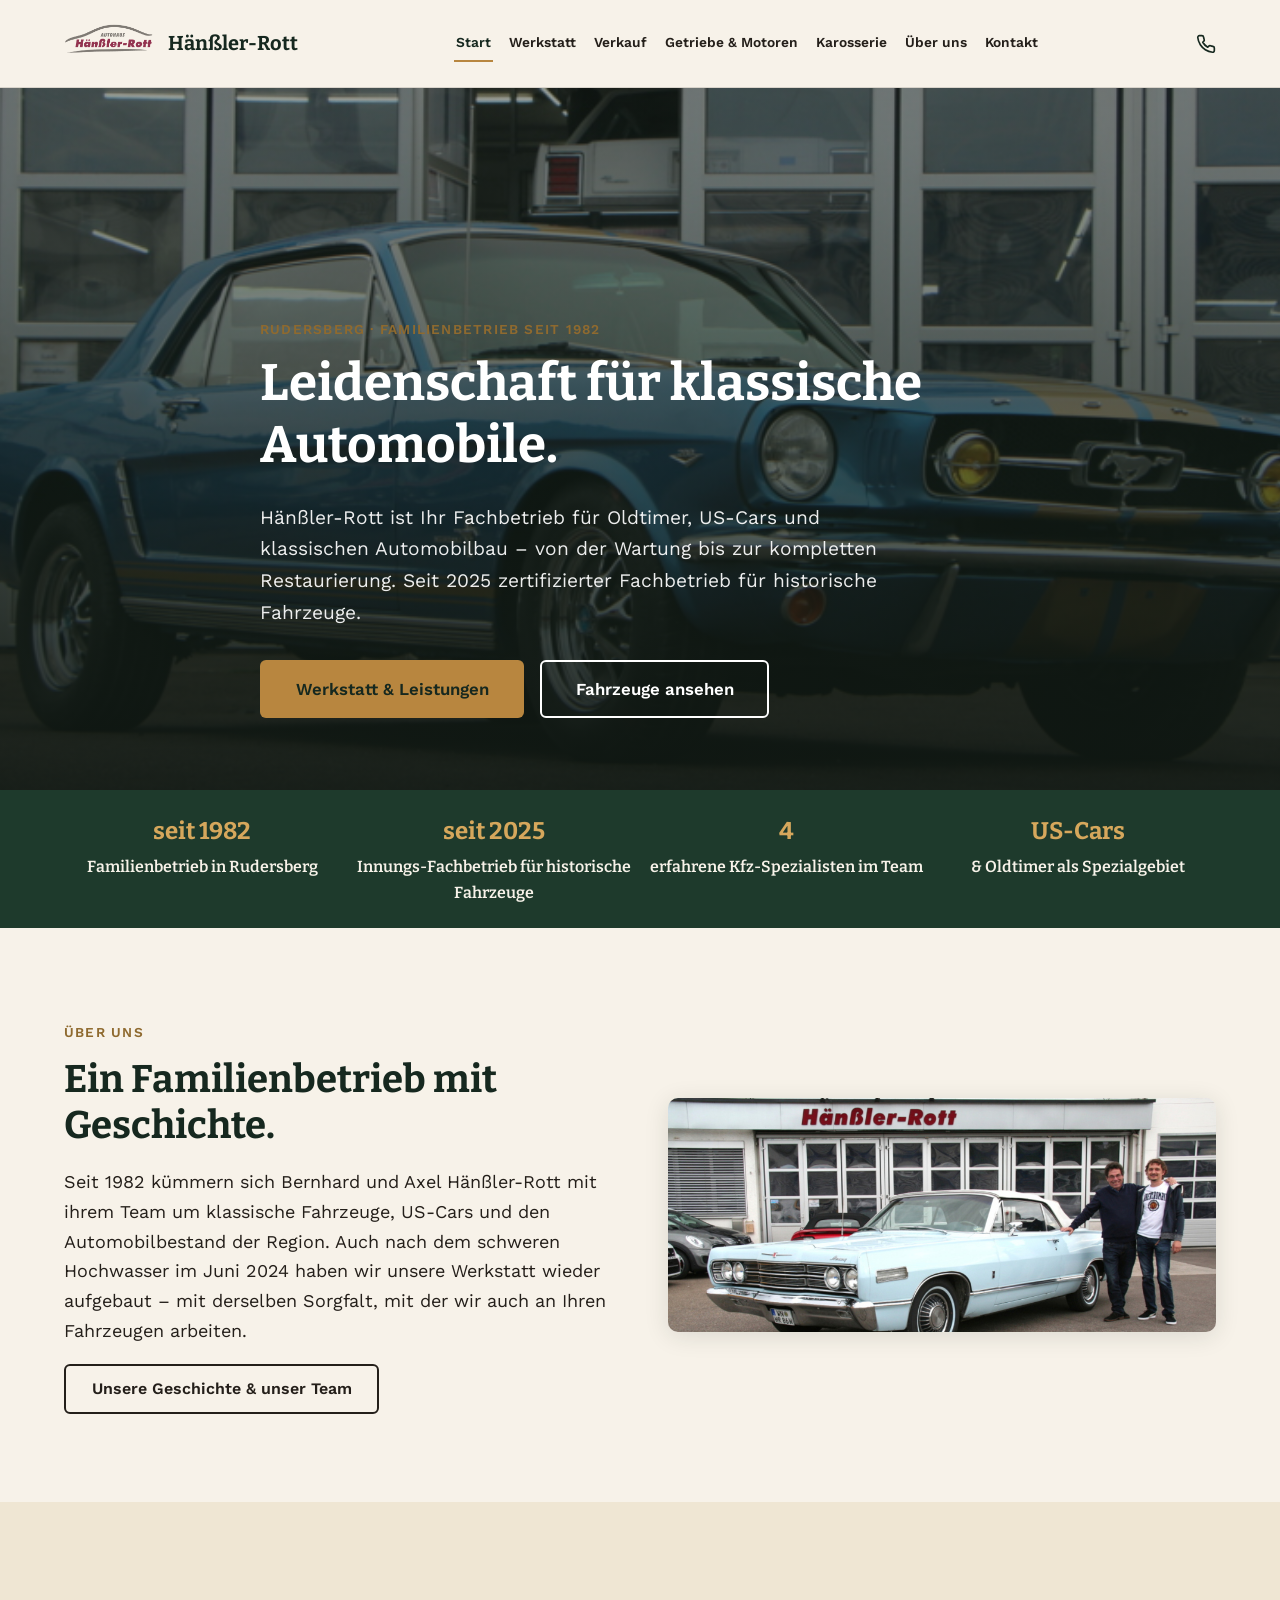
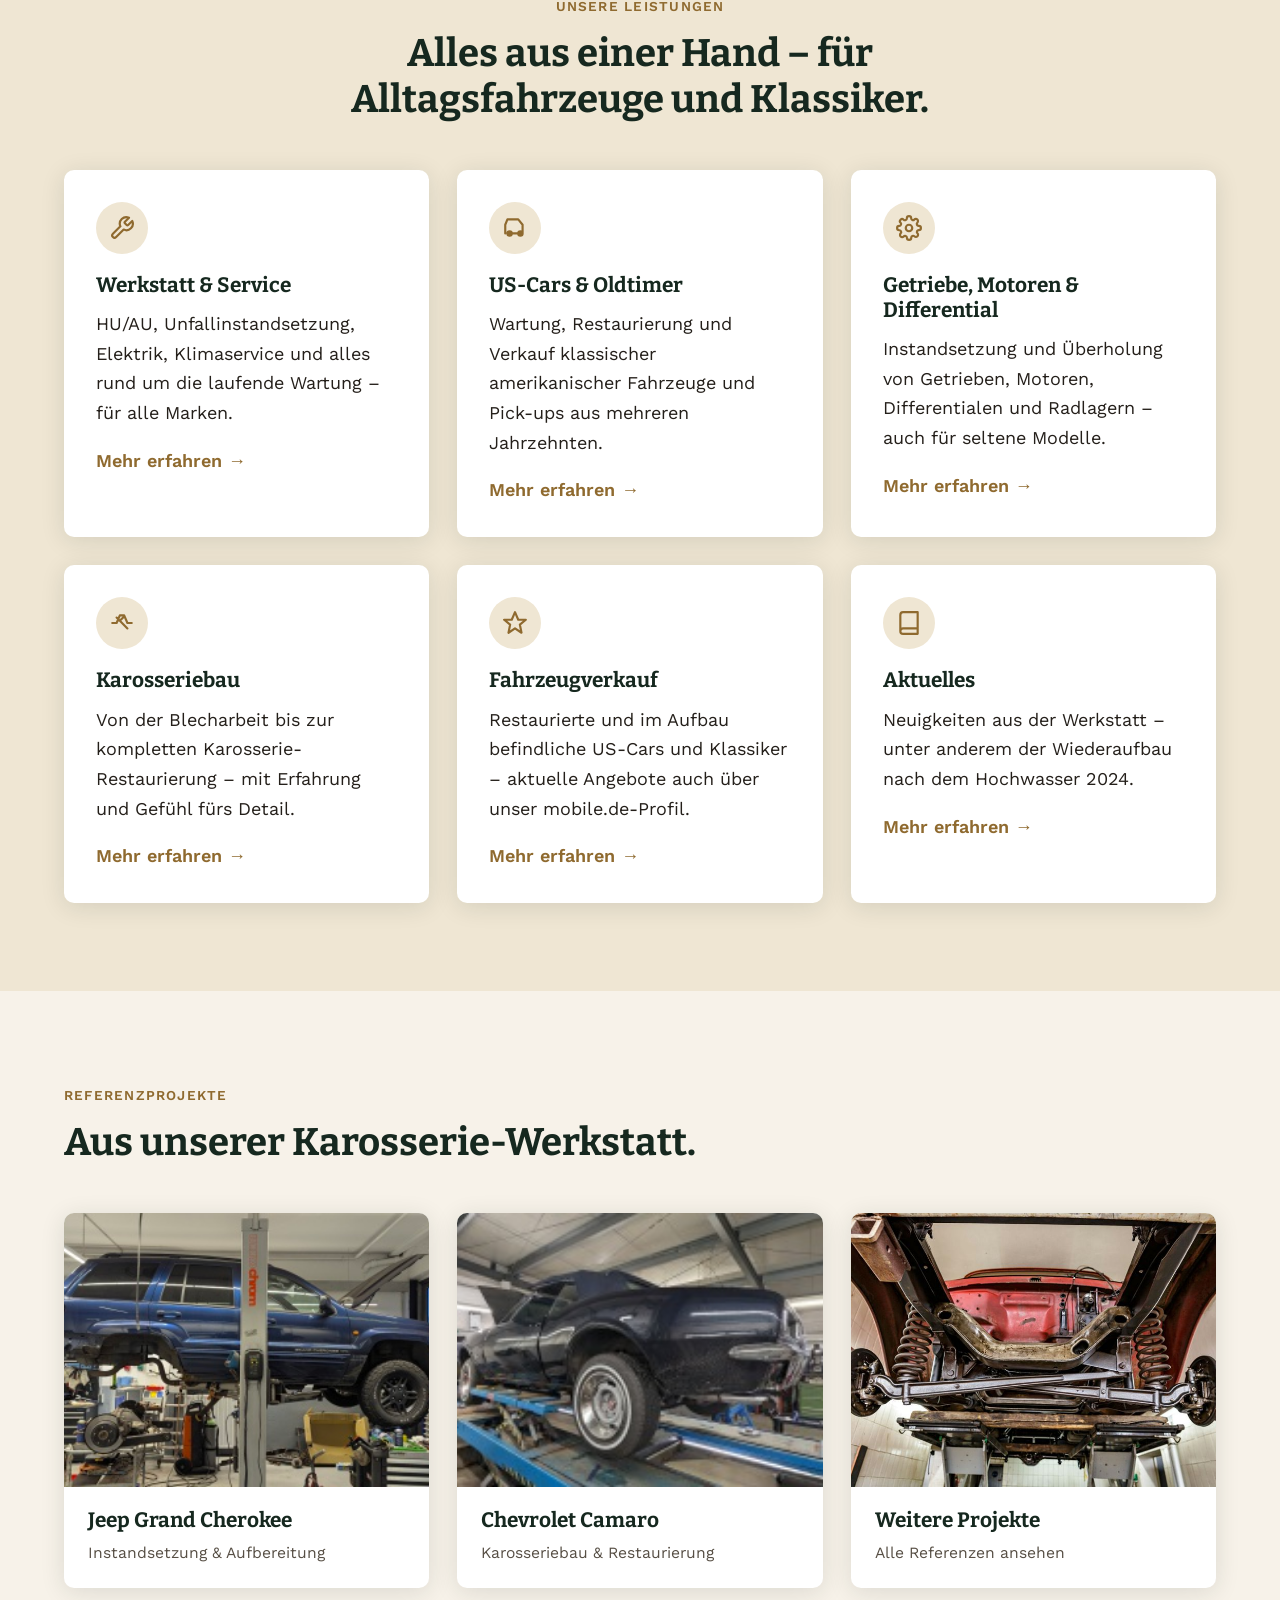
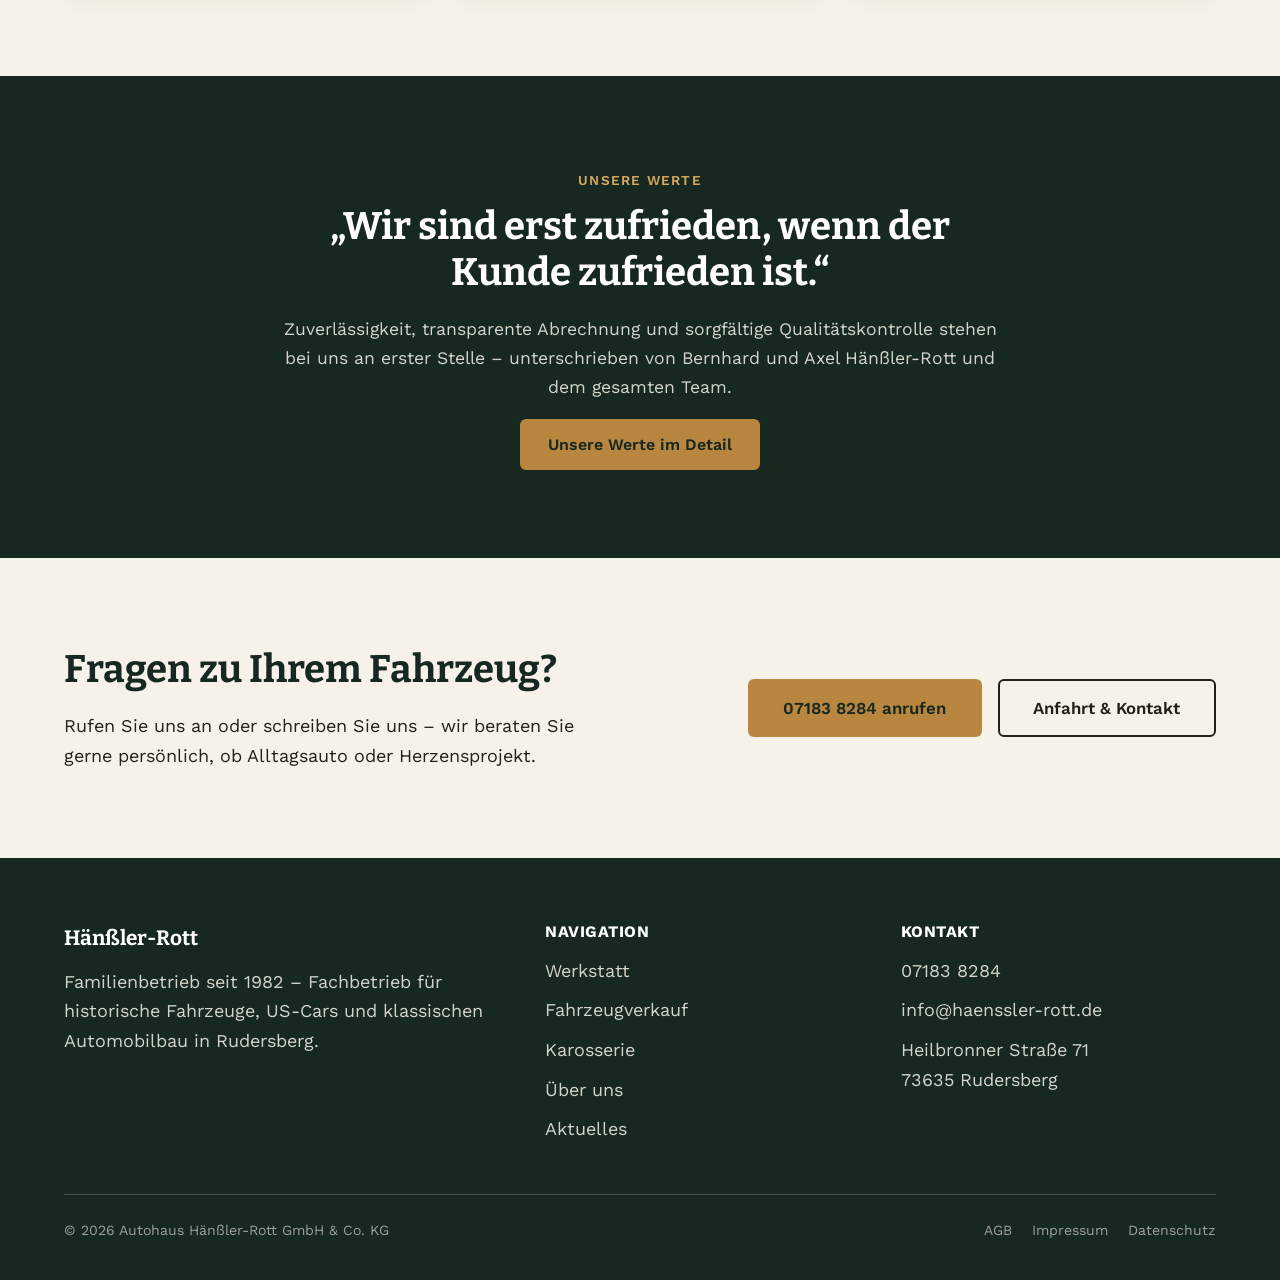
==== index.html @ e5d375b8 "Add cache-busting query string to CSS/JS to force fresh fetch GitHub Pages/Fastly cache-control was " ====
<!DOCTYPE html>
<html lang="de">
<head>
<meta charset="UTF-8">
<meta name="viewport" content="width=device-width, initial-scale=1.0">
<meta name="description" content="Autohaus Hänßler-Rott in Rudersberg – Familienbetrieb seit 1982, Fachbetrieb für historische Fahrzeuge, US-Cars, Getriebe-, Motoren- und Differentialreparatur, Karosseriebau und Fahrzeugverkauf.">
<meta name="keywords" content="Hänßler-Rott, Autohaus Rudersberg, Oldtimer Werkstatt, US-Car Service, Getriebe Reparatur, Karosseriebau, Fahrzeugverkauf Oldtimer">
<title>Autohaus Hänßler-Rott – Oldtimer- &amp; US-Car-Werkstatt in Rudersberg</title>
<link rel="stylesheet" href="css/fonts.css">
<link rel="stylesheet" href="css/style.css?v=2">
</head>
<body>

<a class="skip-link" href="#main">Zum Inhalt springen</a>

<header class="site-header" id="site-header">
  <div class="container site-header__inner">
    <a href="index.html" class="site-header__brand" aria-label="Hänßler-Rott – Startseite">
      <img src="assets/images/logo.png" alt="Autohaus Hänßler-Rott Logo" class="site-header__logo-img">
      <span class="site-header__brand-text">
        <span class="site-header__brand-main">Hänßler-Rott</span>
        <span class="site-header__brand-sub">Autohaus &amp; Oldtimer-Werkstatt seit 1982</span>
      </span>
    </a>

    <nav id="site-nav" aria-label="Hauptnavigation">
      <ul class="site-nav__list">
        <li><a href="index.html" class="site-nav__link">Start</a></li>
        <li><a href="werkstatt.html" class="site-nav__link">Werkstatt</a></li>
        <li><a href="verkauf.html" class="site-nav__link">Verkauf</a></li>
        <li><a href="getriebe-motoren-differential.html" class="site-nav__link">Getriebe &amp; Motoren</a></li>
        <li><a href="karosserie.html" class="site-nav__link">Karosserie</a></li>
        <li><a href="ueber-uns.html" class="site-nav__link">Über uns</a></li>
        <li><a href="kontakt.html" class="site-nav__link">Kontakt</a></li>
      </ul>
    </nav>

    <div class="site-header__actions">
      <a href="tel:+4971838284" class="site-header__phone">
        <svg viewBox="0 0 24 24" fill="none" stroke="currentColor" stroke-width="2" stroke-linecap="round" stroke-linejoin="round" aria-hidden="true"><path d="M22 16.92v3a2 2 0 0 1-2.18 2 19.79 19.79 0 0 1-8.63-3.07 19.5 19.5 0 0 1-6-6 19.79 19.79 0 0 1-3.07-8.67A2 2 0 0 1 4.11 2h3a2 2 0 0 1 2 1.72c.127.96.361 1.903.7 2.81a2 2 0 0 1-.45 2.11L8.09 9.91a16 16 0 0 0 6 6l1.27-1.27a2 2 0 0 1 2.11-.45c.907.339 1.85.573 2.81.7A2 2 0 0 1 22 16.92z"/></svg>
        <span>07183 8284</span>
      </a>
      <button id="nav-toggle" class="nav-toggle" aria-label="Menü öffnen" aria-expanded="false" aria-controls="site-nav">
        <span></span><span></span><span></span>
      </button>
    </div>
  </div>
</header>

<main id="main">

  <!-- HERO -->
  <section class="hero" aria-label="Willkommen bei Hänßler-Rott">
    <div class="hero__bg" style="background-image:url('assets/images/hero-home.jpg')" aria-hidden="true"></div>
    <div class="container hero__content">
      <p class="eyebrow">Rudersberg · Familienbetrieb seit 1982</p>
      <h1 class="hero__title">Leidenschaft für klassische Automobile.</h1>
      <p class="hero__lead">Hänßler-Rott ist Ihr Fachbetrieb für Oldtimer, US-Cars und klassischen Automobilbau – von der Wartung bis zur kompletten Restaurierung. Seit 2025 zertifizierter Fachbetrieb für historische Fahrzeuge.</p>
      <div class="hero__ctas">
        <a href="werkstatt.html" class="btn btn--primary btn--lg">Werkstatt &amp; Leistungen</a>
        <a href="verkauf.html" class="btn btn--outline btn--lg">Fahrzeuge ansehen</a>
      </div>
    </div>
  </section>

  <!-- TRUST BAR -->
  <div class="trust-bar">
    <div class="container">
      <ul class="trust-bar__list">
        <li><strong>seit 1982</strong>Familienbetrieb in Rudersberg</li>
        <li><strong>seit 2025</strong>Innungs-Fachbetrieb für historische Fahrzeuge</li>
        <li><strong>4</strong>erfahrene Kfz-Spezialisten im Team</li>
        <li><strong>US-Cars</strong>&amp; Oldtimer als Spezialgebiet</li>
      </ul>
    </div>
  </div>

  <!-- INTRO -->
  <section class="section">
    <div class="container">
      <div class="grid grid--2" style="align-items:center; gap:56px;">
        <div>
          <p class="eyebrow">Über uns</p>
          <h2>Ein Familienbetrieb mit Geschichte.</h2>
          <p>Seit 1982 kümmern sich Bernhard und Axel Hänßler-Rott mit ihrem Team um klassische Fahrzeuge, US-Cars und den Automobilbestand der Region. Auch nach dem schweren Hochwasser im Juni 2024 haben wir unsere Werkstatt wieder aufgebaut – mit derselben Sorgfalt, mit der wir auch an Ihren Fahrzeugen arbeiten.</p>
          <p><a href="ueber-uns.html" class="btn btn--outline">Unsere Geschichte &amp; unser Team</a></p>
        </div>
        <div>
          <img src="assets/images/hero-verkauf.jpg" alt="Bernhard Hänßler-Rott und ein Teammitglied vor dem Autohaus mit einem restaurierten Mercury Mustang Cabrio" style="border-radius: var(--radius-lg); box-shadow: var(--shadow-card);">
        </div>
      </div>
    </div>
  </section>

  <!-- LEISTUNGEN -->
  <section class="section section--alt">
    <div class="container">
      <div class="section__head section__head--center">
        <p class="eyebrow">Unsere Leistungen</p>
        <h2>Alles aus einer Hand – für Alltagsfahrzeuge und Klassiker.</h2>
      </div>
      <div class="grid grid--3">
        <a href="werkstatt.html" class="card card--service card--link">
          <div class="card__icon"><svg viewBox="0 0 24 24" fill="none" stroke="currentColor" stroke-width="2" stroke-linecap="round" stroke-linejoin="round" aria-hidden="true"><path d="M14.7 6.3a1 1 0 0 0 0 1.4l1.6 1.6a1 1 0 0 0 1.4 0l3.77-3.77a6 6 0 0 1-7.94 7.94l-6.91 6.91a2.12 2.12 0 0 1-3-3l6.91-6.91a6 6 0 0 1 7.94-7.94l-3.76 3.76z"/></svg></div>
          <h3>Werkstatt &amp; Service</h3>
          <p>HU/AU, Unfallinstandsetzung, Elektrik, Klimaservice und alles rund um die laufende Wartung – für alle Marken.</p>
          <p class="card__cta">Mehr erfahren →</p>
        </a>
        <a href="verkauf.html" class="card card--service card--link">
          <div class="card__icon"><svg viewBox="0 0 24 24" fill="none" stroke="currentColor" stroke-width="2" stroke-linecap="round" stroke-linejoin="round" aria-hidden="true"><path d="M5 17h14M5 17a2 2 0 1 0 4 0m-4 0a2 2 0 1 1 4 0m6 0a2 2 0 1 0 4 0m-4 0a2 2 0 1 1 4 0M3 17V9l2-5h10l4 5v8"/></svg></div>
          <h3>US-Cars &amp; Oldtimer</h3>
          <p>Wartung, Restaurierung und Verkauf klassischer amerikanischer Fahrzeuge und Pick-ups aus mehreren Jahrzehnten.</p>
          <p class="card__cta">Mehr erfahren →</p>
        </a>
        <a href="getriebe-motoren-differential.html" class="card card--service card--link">
          <div class="card__icon"><svg viewBox="0 0 24 24" fill="none" stroke="currentColor" stroke-width="2" stroke-linecap="round" stroke-linejoin="round" aria-hidden="true"><circle cx="12" cy="12" r="3"/><path d="M19.4 15a1.65 1.65 0 0 0 .33 1.82l.06.06a2 2 0 1 1-2.83 2.83l-.06-.06a1.65 1.65 0 0 0-1.82-.33 1.65 1.65 0 0 0-1 1.51V21a2 2 0 0 1-4 0v-.09A1.65 1.65 0 0 0 9 19.4a1.65 1.65 0 0 0-1.82.33l-.06.06a2 2 0 1 1-2.83-2.83l.06-.06a1.65 1.65 0 0 0 .33-1.82 1.65 1.65 0 0 0-1.51-1H3a2 2 0 0 1 0-4h.09A1.65 1.65 0 0 0 4.6 9a1.65 1.65 0 0 0-.33-1.82l-.06-.06a2 2 0 1 1 2.83-2.83l.06.06a1.65 1.65 0 0 0 1.82.33H9a1.65 1.65 0 0 0 1-1.51V3a2 2 0 0 1 4 0v.09a1.65 1.65 0 0 0 1 1.51 1.65 1.65 0 0 0 1.82-.33l.06-.06a2 2 0 1 1 2.83 2.83l-.06.06a1.65 1.65 0 0 0-.33 1.82V9a1.65 1.65 0 0 0 1.51 1H21a2 2 0 0 1 0 4h-.09a1.65 1.65 0 0 0-1.51 1z"/></svg></div>
          <h3>Getriebe, Motoren &amp; Differential</h3>
          <p>Instandsetzung und Überholung von Getrieben, Motoren, Differentialen und Radlagern – auch für seltene Modelle.</p>
          <p class="card__cta">Mehr erfahren →</p>
        </a>
        <a href="karosserie.html" class="card card--service card--link">
          <div class="card__icon"><svg viewBox="0 0 24 24" fill="none" stroke="currentColor" stroke-width="2" stroke-linecap="round" stroke-linejoin="round" aria-hidden="true"><path d="M14 6l-4 4m0 0L7 7m3 3l7 7M3 12h4l3-7h4l3 7h4"/></svg></div>
          <h3>Karosseriebau</h3>
          <p>Von der Blecharbeit bis zur kompletten Karosserie-Restaurierung – mit Erfahrung und Gefühl fürs Detail.</p>
          <p class="card__cta">Mehr erfahren →</p>
        </a>
        <a href="verkauf.html" class="card card--service card--link">
          <div class="card__icon"><svg viewBox="0 0 24 24" fill="none" stroke="currentColor" stroke-width="2" stroke-linecap="round" stroke-linejoin="round" aria-hidden="true"><path d="M12 2l3 7h7l-5.5 4.5L18 21l-6-4-6 4 1.5-7.5L2 9h7z"/></svg></div>
          <h3>Fahrzeugverkauf</h3>
          <p>Restaurierte und im Aufbau befindliche US-Cars und Klassiker – aktuelle Angebote auch über unser mobile.de-Profil.</p>
          <p class="card__cta">Mehr erfahren →</p>
        </a>
        <a href="aktuelles.html" class="card card--service card--link">
          <div class="card__icon"><svg viewBox="0 0 24 24" fill="none" stroke="currentColor" stroke-width="2" stroke-linecap="round" stroke-linejoin="round" aria-hidden="true"><path d="M4 19.5A2.5 2.5 0 0 1 6.5 17H20M4 19.5A2.5 2.5 0 0 0 6.5 22H20V2H6.5A2.5 2.5 0 0 0 4 4.5v15z"/></svg></div>
          <h3>Aktuelles</h3>
          <p>Neuigkeiten aus der Werkstatt – unter anderem der Wiederaufbau nach dem Hochwasser 2024.</p>
          <p class="card__cta">Mehr erfahren →</p>
        </a>
      </div>
    </div>
  </section>

  <!-- REFERENZPROJEKTE TEASER -->
  <section class="section">
    <div class="container">
      <div class="section__head">
        <p class="eyebrow">Referenzprojekte</p>
        <h2>Aus unserer Karosserie-Werkstatt.</h2>
      </div>
      <div class="grid grid--3">
        <a href="karosserie.html#jeep-cherokee" class="portfolio-card">
          <img src="assets/images/projekt-jeep-cherokee-1.jpg" alt="Jeep Grand Cherokee auf der Hebebühne in der Werkstatt" class="portfolio-card__img">
          <div class="portfolio-card__body">
            <h3>Jeep Grand Cherokee</h3>
            <p>Instandsetzung &amp; Aufbereitung</p>
          </div>
        </a>
        <a href="karosserie.html#camaro" class="portfolio-card">
          <img src="assets/images/projekt-camaro-1.jpg" alt="Chevrolet Camaro während der Karosserie-Restaurierung" class="portfolio-card__img">
          <div class="portfolio-card__body">
            <h3>Chevrolet Camaro</h3>
            <p>Karosseriebau &amp; Restaurierung</p>
          </div>
        </a>
        <a href="karosserie.html" class="portfolio-card">
          <img src="assets/images/karosserie-1.jpg" alt="Fahrzeug-Unterboden mit freigelegter Vorderachse auf der Hebebühne" class="portfolio-card__img">
          <div class="portfolio-card__body">
            <h3>Weitere Projekte</h3>
            <p>Alle Referenzen ansehen</p>
          </div>
        </a>
      </div>
    </div>
  </section>

  <!-- WERTE TEASER -->
  <section class="section section--dark">
    <div class="container" style="max-width: 780px; text-align:center;">
      <p class="eyebrow">Unsere Werte</p>
      <h2>„Wir sind erst zufrieden, wenn der Kunde zufrieden ist.“</h2>
      <p  style="font-size:1.1rem; color: rgba(247,242,233,0.85);">Zuverlässigkeit, transparente Abrechnung und sorgfältige Qualitätskontrolle stehen bei uns an erster Stelle – unterschrieben von Bernhard und Axel Hänßler-Rott und dem gesamten Team.</p>
      <p><a href="ueber-uns.html#werte" class="btn btn--primary">Unsere Werte im Detail</a></p>
    </div>
  </section>

  <!-- KONTAKT CTA -->
  <section class="section">
    <div class="container">
      <div class="grid grid--2" style="align-items:center; gap:40px;">
        <div>
          <h2>Fragen zu Ihrem Fahrzeug?</h2>
          <p>Rufen Sie uns an oder schreiben Sie uns – wir beraten Sie gerne persönlich, ob Alltagsauto oder Herzensprojekt.</p>
        </div>
        <div  style="display:flex; gap:16px; flex-wrap:wrap; justify-content:flex-end;">
          <a href="tel:+4971838284" class="btn btn--primary btn--lg">07183 8284 anrufen</a>
          <a href="kontakt.html" class="btn btn--outline btn--lg">Anfahrt &amp; Kontakt</a>
        </div>
      </div>
    </div>
  </section>

</main>

<footer class="site-footer">
  <div class="container">
    <div class="footer-grid">
      <div>
        <div class="footer-brand">Hänßler-Rott</div>
        <p>Familienbetrieb seit 1982 – Fachbetrieb für historische Fahrzeuge, US-Cars und klassischen Automobilbau in Rudersberg.</p>
      </div>
      <div>
        <h4>Navigation</h4>
        <ul>
          <li><a href="werkstatt.html">Werkstatt</a></li>
          <li><a href="verkauf.html">Fahrzeugverkauf</a></li>
          <li><a href="karosserie.html">Karosserie</a></li>
          <li><a href="ueber-uns.html">Über uns</a></li>
          <li><a href="aktuelles.html">Aktuelles</a></li>
        </ul>
      </div>
      <div>
        <h4>Kontakt</h4>
        <ul>
          <li><a href="tel:+4971838284">07183 8284</a></li>
          <li><a href="mailto:info@haenssler-rott.de">info@haenssler-rott.de</a></li>
          <li>Heilbronner Straße 71<br>73635 Rudersberg</li>
        </ul>
      </div>
    </div>
    <div class="footer-bottom">
      <span>&copy; <span id="year"></span> Autohaus Hänßler-Rott GmbH &amp; Co. KG</span>
      <ul>
        <li><a href="agb.html">AGB</a></li>
        <li><a href="impressum.html">Impressum</a></li>
        <li><a href="datenschutz.html">Datenschutz</a></li>
      </ul>
    </div>
  </div>
</footer>

<script src="js/main.js?v=2"></script>
</body>
</html>
---- css/fonts.css ----
/* ============================================================
   fonts.css – Selbst gehostete Google Fonts (Bitter, Work Sans).
   Kein Nachladen von fonts.googleapis.com / fonts.gstatic.com beim
   Seitenaufruf (DSGVO: keine Verbindung zu Google-Servern nötig).

   Dateien liegen lokal unter assets/fonts/ und wurden 1:1 von Google
   Fonts heruntergeladen (Bitter 400/600/700/800 + Italic 400, Work
   Sans 400/500/600/700). Enthalten sind "latin" und "latin-ext"
   (deckt Deutsch inkl. ä/ö/ü/ß vollständig ab).
   ============================================================ */

/* ── Bitter (Headlines) ─────────────────────────────────────── */
/* latin-ext */
@font-face {
  font-family: 'Bitter';
  font-style: italic;
  font-weight: 400;
  font-display: swap;
  src: url('../assets/fonts/raxjHiqOu8IVPmn7epZnDMyKBvHf5D6c4Pz-UXByjeU.woff2') format('woff2');
  unicode-range: U+0100-02BA, U+02BD-02C5, U+02C7-02CC, U+02CE-02D7, U+02DD-02FF, U+0304, U+0308, U+0329, U+1D00-1DBF, U+1E00-1E9F, U+1EF2-1EFF, U+2020, U+20A0-20AB, U+20AD-20C0, U+2113, U+2C60-2C7F, U+A720-A7FF;
}
/* latin */
@font-face {
  font-family: 'Bitter';
  font-style: italic;
  font-weight: 400;
  font-display: swap;
  src: url('../assets/fonts/raxjHiqOu8IVPmn7epZnDMyKBvHf5D6c4Pz-X3By.woff2') format('woff2');
  unicode-range: U+0000-00FF, U+0131, U+0152-0153, U+02BB-02BC, U+02C6, U+02DA, U+02DC, U+0304, U+0308, U+0329, U+2000-206F, U+20AC, U+2122, U+2191, U+2193, U+2212, U+2215, U+FEFF, U+FFFD;
}
/* latin-ext */
@font-face {
  font-family: 'Bitter';
  font-style: normal;
  font-weight: 400;
  font-display: swap;
  src: url('../assets/fonts/rax8HiqOu8IVPmn7cYxpPDk.woff2') format('woff2');
  unicode-range: U+0100-02BA, U+02BD-02C5, U+02C7-02CC, U+02CE-02D7, U+02DD-02FF, U+0304, U+0308, U+0329, U+1D00-1DBF, U+1E00-1E9F, U+1EF2-1EFF, U+2020, U+20A0-20AB, U+20AD-20C0, U+2113, U+2C60-2C7F, U+A720-A7FF;
}
/* latin */
@font-face {
  font-family: 'Bitter';
  font-style: normal;
  font-weight: 400;
  font-display: swap;
  src: url('../assets/fonts/rax8HiqOu8IVPmn7f4xp.woff2') format('woff2');
  unicode-range: U+0000-00FF, U+0131, U+0152-0153, U+02BB-02BC, U+02C6, U+02DA, U+02DC, U+0304, U+0308, U+0329, U+2000-206F, U+20AC, U+2122, U+2191, U+2193, U+2212, U+2215, U+FEFF, U+FFFD;
}
/* latin-ext */
@font-face {
  font-family: 'Bitter';
  font-style: normal;
  font-weight: 600;
  font-display: swap;
  src: url('../assets/fonts/rax8HiqOu8IVPmn7cYxpPDk.woff2') format('woff2');
  unicode-range: U+0100-02BA, U+02BD-02C5, U+02C7-02CC, U+02CE-02D7, U+02DD-02FF, U+0304, U+0308, U+0329, U+1D00-1DBF, U+1E00-1E9F, U+1EF2-1EFF, U+2020, U+20A0-20AB, U+20AD-20C0, U+2113, U+2C60-2C7F, U+A720-A7FF;
}
/* latin */
@font-face {
  font-family: 'Bitter';
  font-style: normal;
  font-weight: 600;
  font-display: swap;
  src: url('../assets/fonts/rax8HiqOu8IVPmn7f4xp.woff2') format('woff2');
  unicode-range: U+0000-00FF, U+0131, U+0152-0153, U+02BB-02BC, U+02C6, U+02DA, U+02DC, U+0304, U+0308, U+0329, U+2000-206F, U+20AC, U+2122, U+2191, U+2193, U+2212, U+2215, U+FEFF, U+FFFD;
}
/* latin-ext */
@font-face {
  font-family: 'Bitter';
  font-style: normal;
  font-weight: 700;
  font-display: swap;
  src: url('../assets/fonts/rax8HiqOu8IVPmn7cYxpPDk.woff2') format('woff2');
  unicode-range: U+0100-02BA, U+02BD-02C5, U+02C7-02CC, U+02CE-02D7, U+02DD-02FF, U+0304, U+0308, U+0329, U+1D00-1DBF, U+1E00-1E9F, U+1EF2-1EFF, U+2020, U+20A0-20AB, U+20AD-20C0, U+2113, U+2C60-2C7F, U+A720-A7FF;
}
/* latin */
@font-face {
  font-family: 'Bitter';
  font-style: normal;
  font-weight: 700;
  font-display: swap;
  src: url('../assets/fonts/rax8HiqOu8IVPmn7f4xp.woff2') format('woff2');
  unicode-range: U+0000-00FF, U+0131, U+0152-0153, U+02BB-02BC, U+02C6, U+02DA, U+02DC, U+0304, U+0308, U+0329, U+2000-206F, U+20AC, U+2122, U+2191, U+2193, U+2212, U+2215, U+FEFF, U+FFFD;
}
/* latin-ext */
@font-face {
  font-family: 'Bitter';
  font-style: normal;
  font-weight: 800;
  font-display: swap;
  src: url('../assets/fonts/rax8HiqOu8IVPmn7cYxpPDk.woff2') format('woff2');
  unicode-range: U+0100-02BA, U+02BD-02C5, U+02C7-02CC, U+02CE-02D7, U+02DD-02FF, U+0304, U+0308, U+0329, U+1D00-1DBF, U+1E00-1E9F, U+1EF2-1EFF, U+2020, U+20A0-20AB, U+20AD-20C0, U+2113, U+2C60-2C7F, U+A720-A7FF;
}
/* latin */
@font-face {
  font-family: 'Bitter';
  font-style: normal;
  font-weight: 800;
  font-display: swap;
  src: url('../assets/fonts/rax8HiqOu8IVPmn7f4xp.woff2') format('woff2');
  unicode-range: U+0000-00FF, U+0131, U+0152-0153, U+02BB-02BC, U+02C6, U+02DA, U+02DC, U+0304, U+0308, U+0329, U+2000-206F, U+20AC, U+2122, U+2191, U+2193, U+2212, U+2215, U+FEFF, U+FFFD;
}

/* ── Work Sans (Fließtext) ──────────────────────────────────── */
/* latin-ext */
@font-face {
  font-family: 'Work Sans';
  font-style: normal;
  font-weight: 400;
  font-display: swap;
  src: url('../assets/fonts/QGYsz_wNahGAdqQ43Rh_cqDpp_k.woff2') format('woff2');
  unicode-range: U+0100-02BA, U+02BD-02C5, U+02C7-02CC, U+02CE-02D7, U+02DD-02FF, U+0304, U+0308, U+0329, U+1D00-1DBF, U+1E00-1E9F, U+1EF2-1EFF, U+2020, U+20A0-20AB, U+20AD-20C0, U+2113, U+2C60-2C7F, U+A720-A7FF;
}
/* latin */
@font-face {
  font-family: 'Work Sans';
  font-style: normal;
  font-weight: 400;
  font-display: swap;
  src: url('../assets/fonts/QGYsz_wNahGAdqQ43Rh_fKDp.woff2') format('woff2');
  unicode-range: U+0000-00FF, U+0131, U+0152-0153, U+02BB-02BC, U+02C6, U+02DA, U+02DC, U+0304, U+0308, U+0329, U+2000-206F, U+20AC, U+2122, U+2191, U+2193, U+2212, U+2215, U+FEFF, U+FFFD;
}
/* latin-ext */
@font-face {
  font-family: 'Work Sans';
  font-style: normal;
  font-weight: 500;
  font-display: swap;
  src: url('../assets/fonts/QGYsz_wNahGAdqQ43Rh_cqDpp_k.woff2') format('woff2');
  unicode-range: U+0100-02BA, U+02BD-02C5, U+02C7-02CC, U+02CE-02D7, U+02DD-02FF, U+0304, U+0308, U+0329, U+1D00-1DBF, U+1E00-1E9F, U+1EF2-1EFF, U+2020, U+20A0-20AB, U+20AD-20C0, U+2113, U+2C60-2C7F, U+A720-A7FF;
}
/* latin */
@font-face {
  font-family: 'Work Sans';
  font-style: normal;
  font-weight: 500;
  font-display: swap;
  src: url('../assets/fonts/QGYsz_wNahGAdqQ43Rh_fKDp.woff2') format('woff2');
  unicode-range: U+0000-00FF, U+0131, U+0152-0153, U+02BB-02BC, U+02C6, U+02DA, U+02DC, U+0304, U+0308, U+0329, U+2000-206F, U+20AC, U+2122, U+2191, U+2193, U+2212, U+2215, U+FEFF, U+FFFD;
}
/* latin-ext */
@font-face {
  font-family: 'Work Sans';
  font-style: normal;
  font-weight: 600;
  font-display: swap;
  src: url('../assets/fonts/QGYsz_wNahGAdqQ43Rh_cqDpp_k.woff2') format('woff2');
  unicode-range: U+0100-02BA, U+02BD-02C5, U+02C7-02CC, U+02CE-02D7, U+02DD-02FF, U+0304, U+0308, U+0329, U+1D00-1DBF, U+1E00-1E9F, U+1EF2-1EFF, U+2020, U+20A0-20AB, U+20AD-20C0, U+2113, U+2C60-2C7F, U+A720-A7FF;
}
/* latin */
@font-face {
  font-family: 'Work Sans';
  font-style: normal;
  font-weight: 600;
  font-display: swap;
  src: url('../assets/fonts/QGYsz_wNahGAdqQ43Rh_fKDp.woff2') format('woff2');
  unicode-range: U+0000-00FF, U+0131, U+0152-0153, U+02BB-02BC, U+02C6, U+02DA, U+02DC, U+0304, U+0308, U+0329, U+2000-206F, U+20AC, U+2122, U+2191, U+2193, U+2212, U+2215, U+FEFF, U+FFFD;
}
/* latin-ext */
@font-face {
  font-family: 'Work Sans';
  font-style: normal;
  font-weight: 700;
  font-display: swap;
  src: url('../assets/fonts/QGYsz_wNahGAdqQ43Rh_cqDpp_k.woff2') format('woff2');
  unicode-range: U+0100-02BA, U+02BD-02C5, U+02C7-02CC, U+02CE-02D7, U+02DD-02FF, U+0304, U+0308, U+0329, U+1D00-1DBF, U+1E00-1E9F, U+1EF2-1EFF, U+2020, U+20A0-20AB, U+20AD-20C0, U+2113, U+2C60-2C7F, U+A720-A7FF;
}
/* latin */
@font-face {
  font-family: 'Work Sans';
  font-style: normal;
  font-weight: 700;
  font-display: swap;
  src: url('../assets/fonts/QGYsz_wNahGAdqQ43Rh_fKDp.woff2') format('woff2');
  unicode-range: U+0000-00FF, U+0131, U+0152-0153, U+02BB-02BC, U+02C6, U+02DA, U+02DC, U+0304, U+0308, U+0329, U+2000-206F, U+20AC, U+2122, U+2191, U+2193, U+2212, U+2215, U+FEFF, U+FFFD;
}
---- css/style.css ----
/* ============================================================
   Autohaus Hänßler-Rott – style.css
   Bewusst zurückhaltendes, gut lesbares Design für eine eher
   ältere Zielgruppe: hohe Kontraste, großzügige Schrift, wenig
   Bewegung. Reines CSS, kein Framework.
   ============================================================ */

/* ── Custom Properties / Design Tokens ──────────────────────── */
:root {
  /* Farben: dunkles Werkstatt-Grün + warmes Messing als Akzent */
  --color-green-900: #16281f;
  --color-green-800: #1e3a2c;
  --color-green-700: #274a38;
  --color-cream: #f7f2e9;
  --color-cream-alt: #efe6d3;
  --color-ink: #241f1a;
  --color-ink-soft: #574f45;
  --color-white: #ffffff;
  --color-brass: #b8863f;
  --color-brass-light: #d6a75c;
  --color-brass-dark: #8f6a2f;
  --color-border: rgba(36, 31, 26, 0.14);
  --color-border-light: rgba(247, 242, 233, 0.22);

  --font-display: 'Bitter', Georgia, 'Times New Roman', serif;
  --font-body: 'Work Sans', -apple-system, BlinkMacSystemFont, 'Segoe UI', sans-serif;

  --container-width: 1200px;
  --radius: 6px;
  --radius-lg: 10px;
  --shadow-soft: 0 2px 18px rgba(22, 40, 31, 0.1);
  --shadow-card: 0 4px 24px rgba(22, 40, 31, 0.12);

  --nav-height: 88px;
}

/* ── Reset ───────────────────────────────────────────────────── */
*, *::before, *::after { box-sizing: border-box; }
html { scroll-behavior: smooth; scroll-padding-top: var(--nav-height); }
@media (prefers-reduced-motion: reduce) {
  html { scroll-behavior: auto; }
  *, *::before, *::after {
    animation-duration: 0.01ms !important;
    animation-iteration-count: 1 !important;
    transition-duration: 0.01ms !important;
    scroll-behavior: auto !important;
  }
}
body {
  margin: 0;
  font-family: var(--font-body);
  font-size: 18px;
  line-height: 1.65;
  color: var(--color-ink);
  background: var(--color-cream);
  -webkit-font-smoothing: antialiased;
}
img { max-width: 100%; display: block; }
a { color: inherit; text-decoration: none; }
ul { margin: 0; padding: 0; list-style: none; }
h1, h2, h3, h4 {
  font-family: var(--font-display);
  font-weight: 700;
  line-height: 1.2;
  margin: 0 0 0.5em;
  color: var(--color-green-900);
}
h1 { font-size: clamp(2.1rem, 4vw, 3.2rem); }
h2 { font-size: clamp(1.7rem, 3vw, 2.4rem); }
h3 { font-size: 1.3rem; }
p { margin: 0 0 1em; }
p:last-child { margin-bottom: 0; }

/* ── Layout Helpers ──────────────────────────────────────────── */
.container {
  max-width: var(--container-width);
  margin: 0 auto;
  padding: 0 24px;
}
.section {
  padding: 88px 0;
}
.section--alt { background: var(--color-cream-alt); }
.section--dark {
  background: var(--color-green-900);
  color: var(--color-cream);
}
.section--dark h2, .section--dark h3 { color: var(--color-white); }
.section__head {
  max-width: 720px;
  margin: 0 0 48px;
}
.section__head--center { margin-left: auto; margin-right: auto; text-align: center; }
.eyebrow {
  display: inline-block;
  font-family: var(--font-body);
  font-weight: 600;
  font-size: 0.85rem;
  letter-spacing: 0.09em;
  text-transform: uppercase;
  color: var(--color-brass-dark);
  margin-bottom: 0.9em;
}
.section--dark .eyebrow { color: var(--color-brass-light); }

@media (max-width: 640px) {
  .section { padding: 56px 0; }
  .container { padding: 0 20px; }
}

/* ── Buttons ─────────────────────────────────────────────────── */
.btn {
  display: inline-flex;
  align-items: center;
  gap: 0.5em;
  font-family: var(--font-body);
  font-weight: 600;
  font-size: 1rem;
  padding: 0.9em 1.6em;
  border-radius: var(--radius);
  border: 2px solid transparent;
  cursor: pointer;
  transition: background-color 0.2s ease, color 0.2s ease, border-color 0.2s ease, transform 0.15s ease;
  line-height: 1.1;
}
.btn:active { transform: translateY(1px); }
.btn--primary {
  background: var(--color-brass);
  color: var(--color-green-900);
}
.btn--primary:hover { background: var(--color-brass-light); }
.btn--outline {
  background: transparent;
  border-color: currentColor;
  color: inherit;
}
.btn--outline:hover { background: rgba(0, 0, 0, 0.06); }
.section--dark .btn--outline:hover,
.site-header .btn--outline:hover { background: rgba(255, 255, 255, 0.1); }
.btn--lg { padding: 1.05em 2em; font-size: 1.05rem; }
.btn--sm { padding: 0.6em 1.1em; font-size: 0.9rem; }
.btn--block { width: 100%; justify-content: center; }

/* ── Header / Navigation ─────────────────────────────────────── */
.site-header {
  position: sticky;
  top: 0;
  z-index: 1000;
  height: var(--nav-height);
  display: flex;
  align-items: center;
  background: var(--color-cream);
  border-bottom: 1px solid var(--color-border);
  transition: box-shadow 0.2s ease;
}
.site-header.is-scrolled { box-shadow: var(--shadow-soft); }
.site-header__inner {
  display: flex;
  align-items: center;
  justify-content: space-between;
  gap: 24px;
  width: 100%;
}
.site-header__brand {
  display: flex;
  align-items: center;
  gap: 12px;
}
.site-header__logo-img { height: 46px; width: auto; }
.site-header__brand-text {
  display: flex;
  flex-direction: column;
  font-family: var(--font-display);
  line-height: 1.15;
}
.site-header__brand-main { font-size: 1.25rem; font-weight: 700; color: var(--color-green-900); }
.site-header__brand-sub {
  font-family: var(--font-body);
  font-size: 0.72rem;
  font-weight: 500;
  letter-spacing: 0.04em;
  color: var(--color-ink-soft);
}
.site-header__actions {
  display: flex;
  align-items: center;
  gap: 16px;
}
.site-header__phone {
  display: flex;
  align-items: center;
  gap: 0.5em;
  font-weight: 700;
  color: var(--color-green-900);
  white-space: nowrap;
}
.site-header__phone svg { width: 20px; height: 20px; flex-shrink: 0; }

.nav-toggle {
  display: none;
  flex-direction: column;
  justify-content: center;
  gap: 5px;
  width: 44px;
  height: 44px;
  border: none;
  background: transparent;
  cursor: pointer;
  padding: 0;
}
.nav-toggle span {
  display: block;
  height: 2px;
  width: 26px;
  margin: 0 auto;
  background: var(--color-green-900);
  transition: transform 0.2s ease, opacity 0.2s ease;
}
.nav-toggle[aria-expanded="true"] span:nth-child(1) { transform: translateY(7px) rotate(45deg); }
.nav-toggle[aria-expanded="true"] span:nth-child(2) { opacity: 0; }
.nav-toggle[aria-expanded="true"] span:nth-child(3) { transform: translateY(-7px) rotate(-45deg); }

/* #site-nav sits inside .site-header__inner as a normal flex item on
   desktop; on mobile it becomes a fixed full-screen panel (see below).
   Header uses a solid background (no backdrop-filter), so nesting it
   here doesn't run into the iOS fixed-child clipping bug seen on
   other projects with translucent headers. */
#site-nav { }
.site-nav__list {
  display: flex;
  align-items: center;
  gap: 22px;
}
.site-nav__link {
  display: block;
  white-space: nowrap;
  font-weight: 600;
  font-size: 0.95rem;
  color: var(--color-ink);
  padding: 6px 2px;
  border-bottom: 2px solid transparent;
  transition: border-color 0.15s ease, color 0.15s ease;
}
.site-nav__link:hover,
.site-nav__link.is-active { border-color: var(--color-brass); color: var(--color-green-900); }

@media (min-width: 1025px) {
  #site-nav {
    display: flex;
  }
}

/* Zwischen 1025-1300px wird es eng (7 Nav-Punkte + Logo + Telefon-Button) —
   etwas kompakter, damit "Getriebe & Motoren" / "Über uns" nicht umbrechen. */
@media (min-width: 1025px) and (max-width: 1300px) {
  .site-nav__list { gap: 14px; }
  .site-nav__link { font-size: 0.86rem; }
  .site-header__brand-sub { display: none; }
  .site-header__phone span { display: none; }
}

@media (max-width: 1024px) {
  .site-header__brand-sub { display: none; }
  .nav-toggle { display: flex; }
  #site-nav {
    position: fixed;
    top: var(--nav-height);
    left: 0;
    right: 0;
    bottom: 0;
    z-index: 999;
    background: var(--color-green-900);
    transform: translateX(100%);
    transition: transform 0.25s ease;
    overflow-y: auto;
  }
  #site-nav.is-open { transform: translateX(0); }
  .site-nav__list {
    flex-direction: column;
    align-items: stretch;
    gap: 0;
    padding: 16px 24px 40px;
  }
  .site-nav__list li { border-bottom: 1px solid var(--color-border-light); }
  .site-nav__link {
    display: block;
    padding: 18px 4px;
    color: var(--color-cream);
    font-size: 1.15rem;
  }
  .site-nav__link:hover, .site-nav__link.is-active { color: var(--color-brass-light); }
  .site-header__phone span { display: none; }
}

@media (max-width: 480px) {
  .site-header__brand-main { font-size: 1.05rem; }
  .site-header__logo-img { height: 38px; }
}

/* ── Hero ────────────────────────────────────────────────────── */
.hero {
  position: relative;
  color: var(--color-white);
  display: flex;
  align-items: flex-end;
  min-height: 78vh;
}
.hero__bg {
  position: absolute;
  inset: 0;
  background-size: cover;
  background-position: center;
}
.hero__bg::after {
  content: '';
  position: absolute;
  inset: 0;
  background: linear-gradient(180deg, rgba(20,32,25,0.45) 0%, rgba(20,32,25,0.68) 55%, rgba(16,24,19,0.94) 100%);
}
.hero__content {
  position: relative;
  padding: 64px 0 72px;
  max-width: 760px;
}
.hero__title { color: var(--color-white); }
.hero__lead { font-size: 1.2rem; max-width: 55ch; color: rgba(255,255,255,0.92); }
.hero__ctas { display: flex; flex-wrap: wrap; gap: 16px; margin-top: 32px; }

.page-hero {
  min-height: 42vh;
  align-items: center;
}
.page-hero .hero__content { padding: 56px 0; }
.page-hero .hero__lead { font-size: 1.05rem; }
/* Kleinere Heroes brauchen ein gleichmäßigeres, dunkleres Scrim, damit die
   Schrift unabhängig vom Bildinhalt (Werkzeug, Motorteile etc.) lesbar
   bleibt, statt sich auf den vertikalen Verlauf zu verlassen. */
.page-hero .hero__bg::after {
  background: linear-gradient(180deg, rgba(18,28,22,0.72) 0%, rgba(18,28,22,0.8) 100%);
}

@media (max-width: 640px) {
  .hero { min-height: 0; }
  .hero__bg::after {
    background: linear-gradient(180deg, rgba(18,28,22,0.6) 0%, rgba(16,24,19,0.82) 60%, rgba(14,21,17,0.95) 100%);
  }
  .hero__content { padding: 44px 0 40px; }
  .hero__lead { font-size: 1.05rem; }
  .hero__ctas { flex-direction: column; align-items: stretch; margin-top: 24px; gap: 12px; }

  .page-hero { min-height: 0; }
  .page-hero .hero__content { padding: 36px 0; }
  .page-hero .hero__bg::after {
    background: rgba(17,26,21,0.8);
  }
}

/* ── Trust Bar ───────────────────────────────────────────────── */
.trust-bar {
  background: var(--color-green-800);
  color: var(--color-cream);
  padding: 22px 0;
}
.trust-bar__list {
  display: flex;
  flex-wrap: wrap;
  justify-content: space-between;
  gap: 16px;
  font-family: var(--font-display);
  font-weight: 600;
  font-size: 1rem;
  text-align: center;
}
.trust-bar__list li { flex: 1 1 200px; }
.trust-bar__list strong { display: block; font-size: 1.5rem; color: var(--color-brass-light); margin-bottom: 2px; }

@media (max-width: 640px) {
  .trust-bar { padding: 32px 0; }
  .trust-bar__list { gap: 22px; }
}

/* ── Cards: Leistungen ───────────────────────────────────────── */
.grid {
  display: grid;
  gap: 28px;
}
.grid--3 { grid-template-columns: repeat(3, 1fr); }
.grid--2 { grid-template-columns: repeat(2, 1fr); }
.grid--4 { grid-template-columns: repeat(4, 1fr); }
@media (max-width: 900px) {
  .grid--3, .grid--4 { grid-template-columns: repeat(2, 1fr); }
}
@media (max-width: 600px) {
  .grid--2, .grid--3, .grid--4 { grid-template-columns: 1fr; }
}

.card {
  background: var(--color-white);
  border-radius: var(--radius-lg);
  padding: 32px;
  box-shadow: var(--shadow-card);
  height: 100%;
}
.card--service .card__icon {
  width: 52px;
  height: 52px;
  border-radius: 50%;
  background: var(--color-cream-alt);
  display: flex;
  align-items: center;
  justify-content: center;
  margin-bottom: 20px;
  color: var(--color-brass-dark);
}
.card--service .card__icon svg { width: 26px; height: 26px; }
.card--service ul { margin-top: 14px; }
.card--service li {
  padding-left: 1.4em;
  position: relative;
  margin-bottom: 0.5em;
  color: var(--color-ink-soft);
}
.card--service li::before {
  content: '';
  position: absolute;
  left: 0.15em;
  top: 0.6em;
  width: 6px;
  height: 6px;
  border-radius: 50%;
  background: var(--color-brass);
}
.card--link { display: block; }
.card--link .card__cta {
  margin-top: 16px;
  font-weight: 600;
  color: var(--color-brass-dark);
}

/* ── Portfolio / Gallery ─────────────────────────────────────── */
.portfolio-card {
  border-radius: var(--radius-lg);
  overflow: hidden;
  background: var(--color-white);
  box-shadow: var(--shadow-card);
}
.portfolio-card__img { aspect-ratio: 4 / 3; object-fit: cover; width: 100%; }
.portfolio-card__body { padding: 22px 24px; }
.portfolio-card__body h3 { margin-bottom: 0.3em; }
.portfolio-card__body p { color: var(--color-ink-soft); font-size: 0.98rem; }

.photo-grid {
  display: grid;
  grid-template-columns: repeat(4, 1fr);
  gap: 14px;
}
.photo-grid img { border-radius: var(--radius); aspect-ratio: 4/3; object-fit: cover; width: 100%; }
@media (max-width: 900px) { .photo-grid { grid-template-columns: repeat(2, 1fr); } }

/* ── Team ────────────────────────────────────────────────────── */
.team-card { text-align: center; }
.team-card__photo {
  width: 100%;
  aspect-ratio: 3/4;
  object-fit: cover;
  border-radius: var(--radius-lg);
  margin-bottom: 18px;
  box-shadow: var(--shadow-card);
}
.team-card__name { font-family: var(--font-display); font-weight: 700; font-size: 1.15rem; color: var(--color-green-900); }
.team-card__role { color: var(--color-ink-soft); font-size: 0.95rem; }

/* ── Timeline (Firmengeschichte) ─────────────────────────────── */
.timeline { position: relative; padding-left: 32px; border-left: 3px solid var(--color-brass); }
.timeline__item { position: relative; padding-bottom: 40px; }
.timeline__item:last-child { padding-bottom: 0; }
.timeline__item::before {
  content: '';
  position: absolute;
  left: -40px;
  top: 4px;
  width: 16px;
  height: 16px;
  border-radius: 50%;
  background: var(--color-brass);
  border: 3px solid var(--color-cream);
}
.timeline__year {
  font-family: var(--font-display);
  font-weight: 700;
  font-size: 1.3rem;
  color: var(--color-brass-dark);
  display: block;
  margin-bottom: 4px;
}

/* ── Werte ───────────────────────────────────────────────────── */
.value-list { display: grid; gap: 24px; grid-template-columns: repeat(2, 1fr); }
@media (max-width: 700px) { .value-list { grid-template-columns: 1fr; } }
.value-item { display: flex; gap: 18px; }
.value-item__mark {
  font-family: var(--font-display);
  font-size: 1.8rem;
  color: var(--color-brass);
  flex-shrink: 0;
  line-height: 1;
}
.value-item h3 { margin-bottom: 0.3em; }
.value-item p { color: var(--color-ink-soft); }

/* ── Aktuelles / News ────────────────────────────────────────── */
.news-item {
  display: grid;
  grid-template-columns: 140px 1fr;
  gap: 28px;
  padding: 32px 0;
  border-bottom: 1px solid var(--color-border);
}
.news-item:first-child { padding-top: 0; }
.news-item__date {
  font-family: var(--font-display);
  font-weight: 700;
  color: var(--color-brass-dark);
}
@media (max-width: 600px) {
  .news-item { grid-template-columns: 1fr; gap: 8px; }
}

/* ── Kontakt ─────────────────────────────────────────────────── */
.contact-grid {
  display: grid;
  grid-template-columns: 1fr 1fr;
  gap: 48px;
  align-items: start;
}
@media (max-width: 860px) { .contact-grid { grid-template-columns: 1fr; } }
.contact-list { display: flex; flex-direction: column; gap: 22px; }
.contact-list__item { display: flex; gap: 16px; align-items: flex-start; }
.contact-list__icon {
  width: 44px; height: 44px; border-radius: 50%;
  background: var(--color-cream-alt);
  display: flex; align-items: center; justify-content: center;
  color: var(--color-brass-dark);
  flex-shrink: 0;
}
.contact-list__icon svg { width: 22px; height: 22px; }
.contact-list dt { font-weight: 700; margin-bottom: 2px; }
.contact-list dd { margin: 0; color: var(--color-ink-soft); }
.map-embed {
  width: 100%;
  aspect-ratio: 4/3;
  border: 0;
  border-radius: var(--radius-lg);
  box-shadow: var(--shadow-card);
}
.hours-table { width: 100%; border-collapse: collapse; margin-top: 12px; }
.hours-table td { padding: 6px 0; border-bottom: 1px solid var(--color-border); }
.hours-table td:last-child { text-align: right; font-weight: 600; }

/* ── Breadcrumb ──────────────────────────────────────────────── */
.breadcrumb {
  font-size: 0.9rem;
  color: rgba(255,255,255,0.75);
  margin-bottom: 14px;
}
.breadcrumb a:hover { color: var(--color-brass-light); }
.breadcrumb span[aria-hidden] { margin: 0 0.5em; }

/* ── Footer ──────────────────────────────────────────────────── */
.site-footer {
  background: var(--color-green-900);
  color: rgba(247,242,233,0.85);
  padding: 64px 0 28px;
}
.footer-grid {
  display: grid;
  grid-template-columns: 1.4fr 1fr 1fr;
  gap: 40px;
  padding-bottom: 40px;
  border-bottom: 1px solid var(--color-border-light);
}
@media (max-width: 760px) { .footer-grid { grid-template-columns: 1fr; gap: 32px; } }
.footer-brand { font-family: var(--font-display); font-size: 1.3rem; font-weight: 700; color: var(--color-white); margin-bottom: 10px; }
.site-footer h4 { color: var(--color-white); font-size: 1rem; margin-bottom: 14px; font-family: var(--font-body); letter-spacing: 0.03em; text-transform: uppercase; }
.site-footer ul li { margin-bottom: 10px; }
.site-footer a:hover { color: var(--color-brass-light); }
.footer-bottom {
  display: flex;
  justify-content: space-between;
  flex-wrap: wrap;
  gap: 12px;
  padding-top: 24px;
  font-size: 0.88rem;
  color: rgba(247,242,233,0.6);
}
.footer-bottom ul { display: flex; gap: 20px; flex-wrap: wrap; }

/* ── Legal pages (Impressum, Datenschutz, AGB) ──────────────── */
.legal-content { max-width: 760px; }
.legal-content h2 { margin-top: 1.6em; }
.legal-content h2:first-child { margin-top: 0; }
.legal-content address { font-style: normal; }
.legal-content a { text-decoration: underline; text-decoration-color: var(--color-border); }

/* ── Skip link (Accessibility) ──────────────────────────────── */
.skip-link {
  position: absolute;
  left: -9999px;
  top: 0;
  background: var(--color-brass);
  color: var(--color-green-900);
  padding: 12px 20px;
  z-index: 2000;
  font-weight: 600;
  border-radius: 0 0 6px 0;
}
.skip-link:focus { left: 0; }
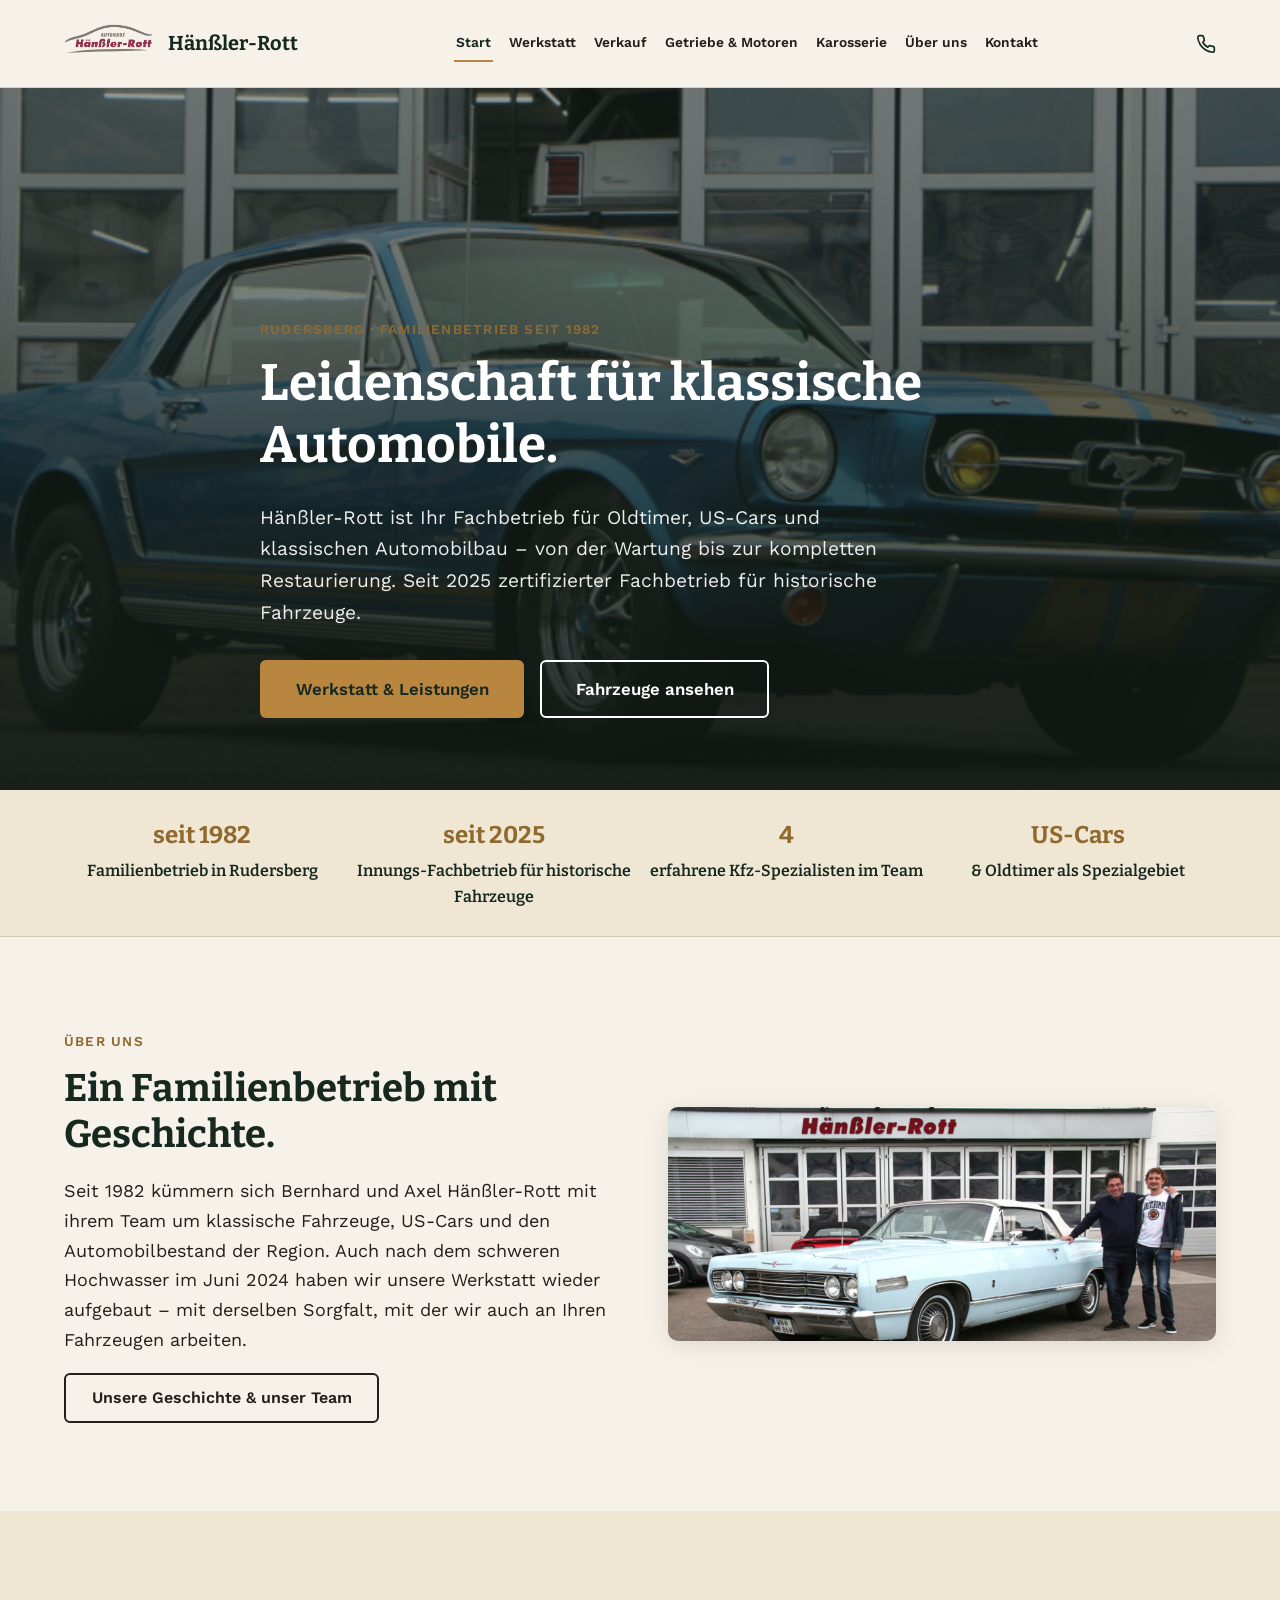
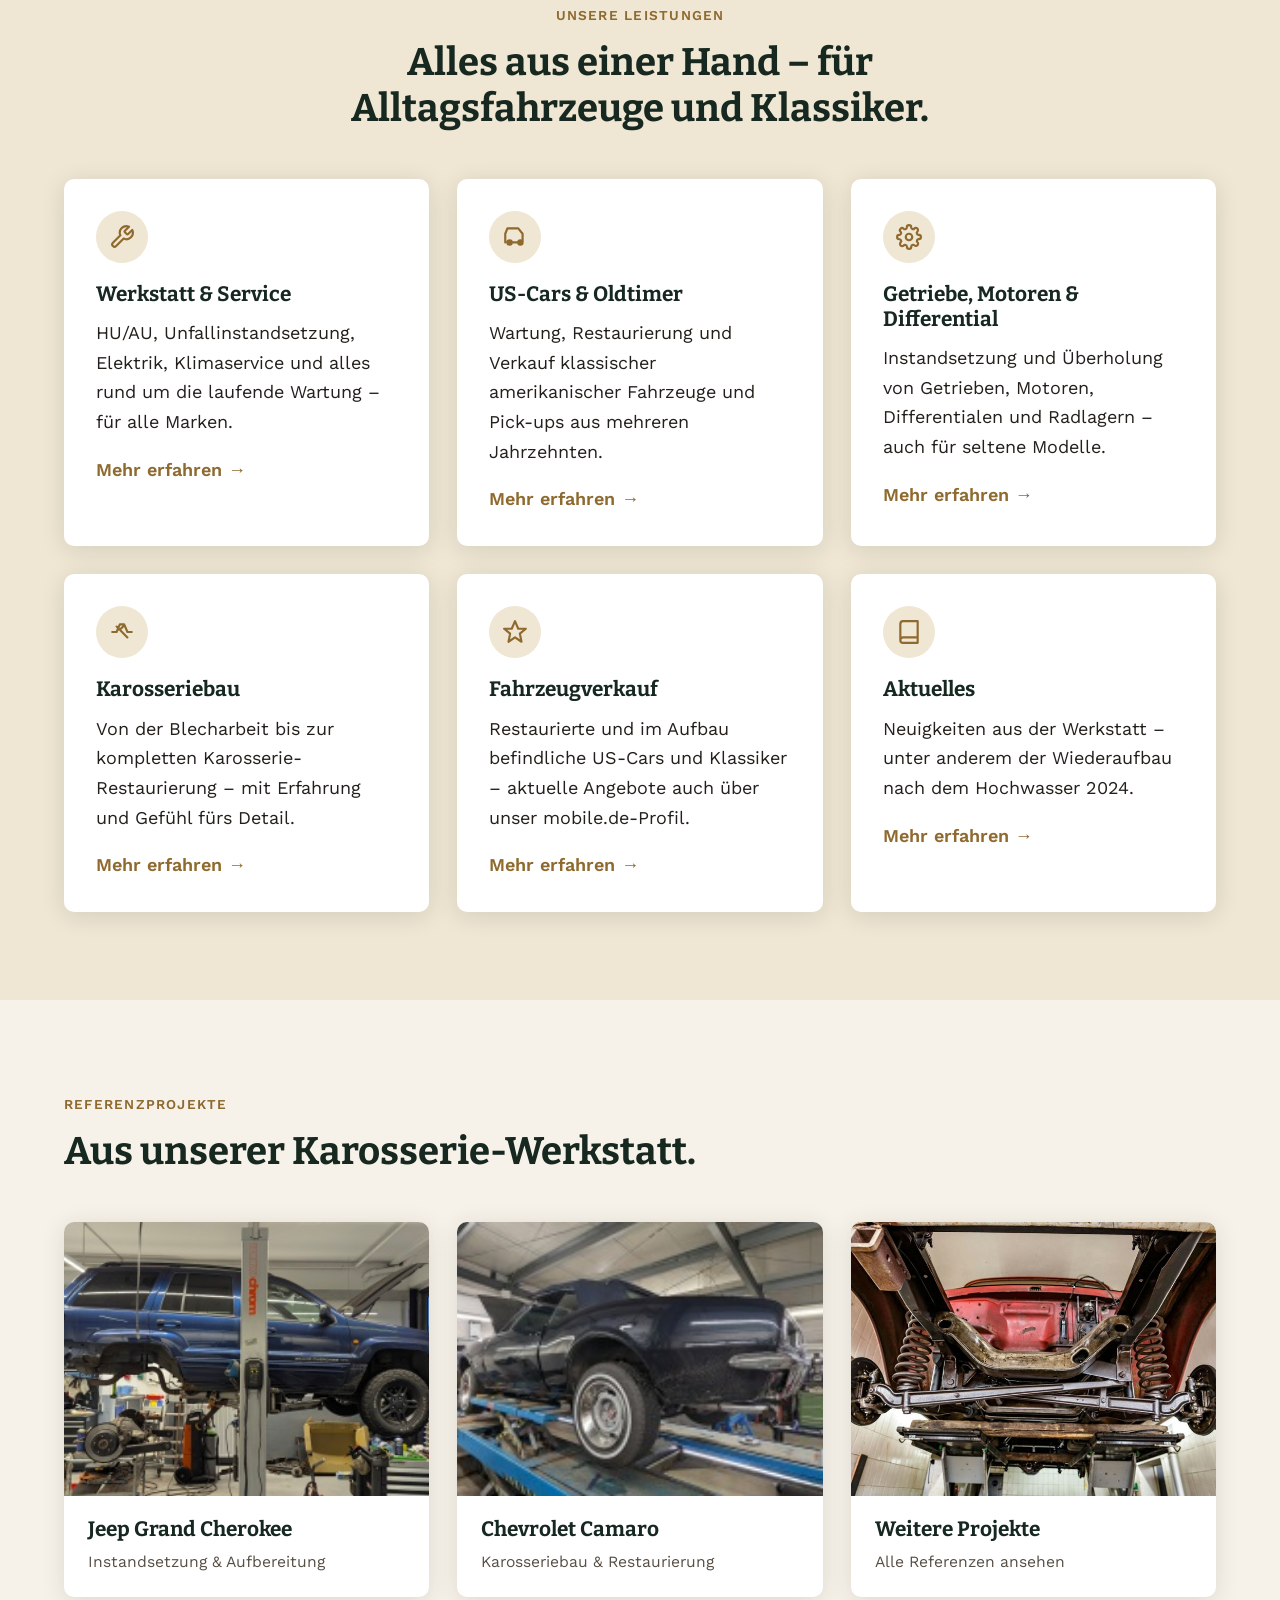
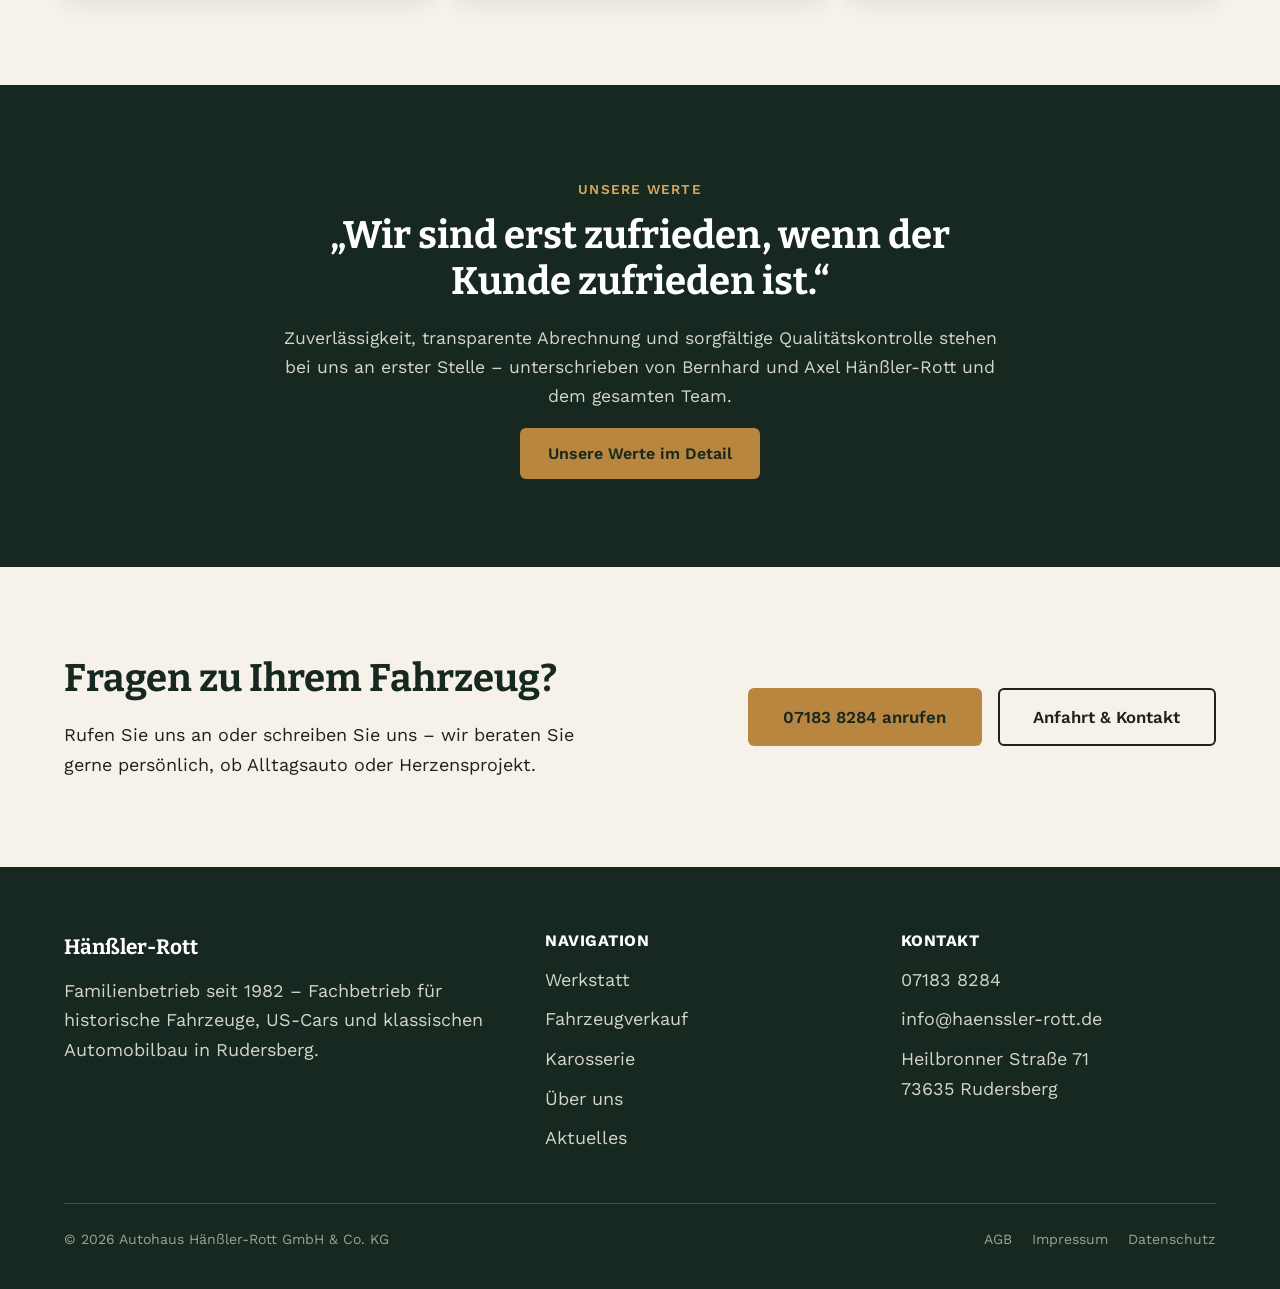
==== commit 2b471fa5: "Lighten trust bar, compact hero CTAs, darken subpage hero scrim - Trust bar switches from dark green" ====
--- a/index.html
+++ b/index.html
@@ -7,7 +7,7 @@
 <meta name="keywords" content="Hänßler-Rott, Autohaus Rudersberg, Oldtimer Werkstatt, US-Car Service, Getriebe Reparatur, Karosseriebau, Fahrzeugverkauf Oldtimer">
 <title>Autohaus Hänßler-Rott – Oldtimer- &amp; US-Car-Werkstatt in Rudersberg</title>
 <link rel="stylesheet" href="css/fonts.css">
-<link rel="stylesheet" href="css/style.css?v=2">
+<link rel="stylesheet" href="css/style.css?v=3">
 </head>
 <body>
 
--- a/css/style.css
+++ b/css/style.css
@@ -344,22 +344,40 @@
   .hero__bg::after {
     background: linear-gradient(180deg, rgba(18,28,22,0.6) 0%, rgba(16,24,19,0.82) 60%, rgba(14,21,17,0.95) 100%);
   }
-  .hero__content { padding: 44px 0 40px; }
-  .hero__lead { font-size: 1.05rem; }
-  .hero__ctas { flex-direction: column; align-items: stretch; margin-top: 24px; gap: 12px; }
+  .hero__content { padding: 40px 0 36px; }
+  .hero__lead { font-size: 1rem; }
+  /* Zwei große gleich schwere Buttons wirken übereinander gestapelt
+     schnell "vollgepackt" — der zweite wird zum leichteren Text-Link. */
+  .hero__ctas {
+    flex-direction: column;
+    align-items: flex-start;
+    margin-top: 22px;
+    gap: 14px;
+  }
+  .hero__ctas .btn--primary { padding: 0.8em 1.5em; font-size: 1rem; }
+  .hero__ctas .btn--outline {
+    border: none;
+    padding: 0.2em 0;
+    text-decoration: underline;
+    text-underline-offset: 3px;
+  }
 
   .page-hero { min-height: 0; }
-  .page-hero .hero__content { padding: 36px 0; }
+  .page-hero .hero__content { padding: 32px 0; }
   .page-hero .hero__bg::after {
-    background: rgba(17,26,21,0.8);
+    background: rgba(15,23,18,0.88);
   }
 }
 
 /* ── Trust Bar ───────────────────────────────────────────────── */
+/* Bewusst HELL statt dunkel: direkt nach dem dunklen Hero würde ein
+   zweiter dunkler Block wie eine durchgehende dunkle Wand wirken
+   ("vollgepackt"). Die helle Leiste schafft einen klaren Wechsel/Atmer. */
 .trust-bar {
-  background: var(--color-green-800);
-  color: var(--color-cream);
-  padding: 22px 0;
+  background: var(--color-cream-alt);
+  color: var(--color-green-900);
+  padding: 26px 0;
+  border-bottom: 1px solid var(--color-border);
 }
 .trust-bar__list {
   display: flex;
@@ -372,11 +390,11 @@
   text-align: center;
 }
 .trust-bar__list li { flex: 1 1 200px; }
-.trust-bar__list strong { display: block; font-size: 1.5rem; color: var(--color-brass-light); margin-bottom: 2px; }
+.trust-bar__list strong { display: block; font-size: 1.5rem; color: var(--color-brass-dark); margin-bottom: 2px; }
 
 @media (max-width: 640px) {
-  .trust-bar { padding: 32px 0; }
-  .trust-bar__list { gap: 22px; }
+  .trust-bar { padding: 28px 0; }
+  .trust-bar__list { gap: 20px; }
 }
 
 /* ── Cards: Leistungen ───────────────────────────────────────── */
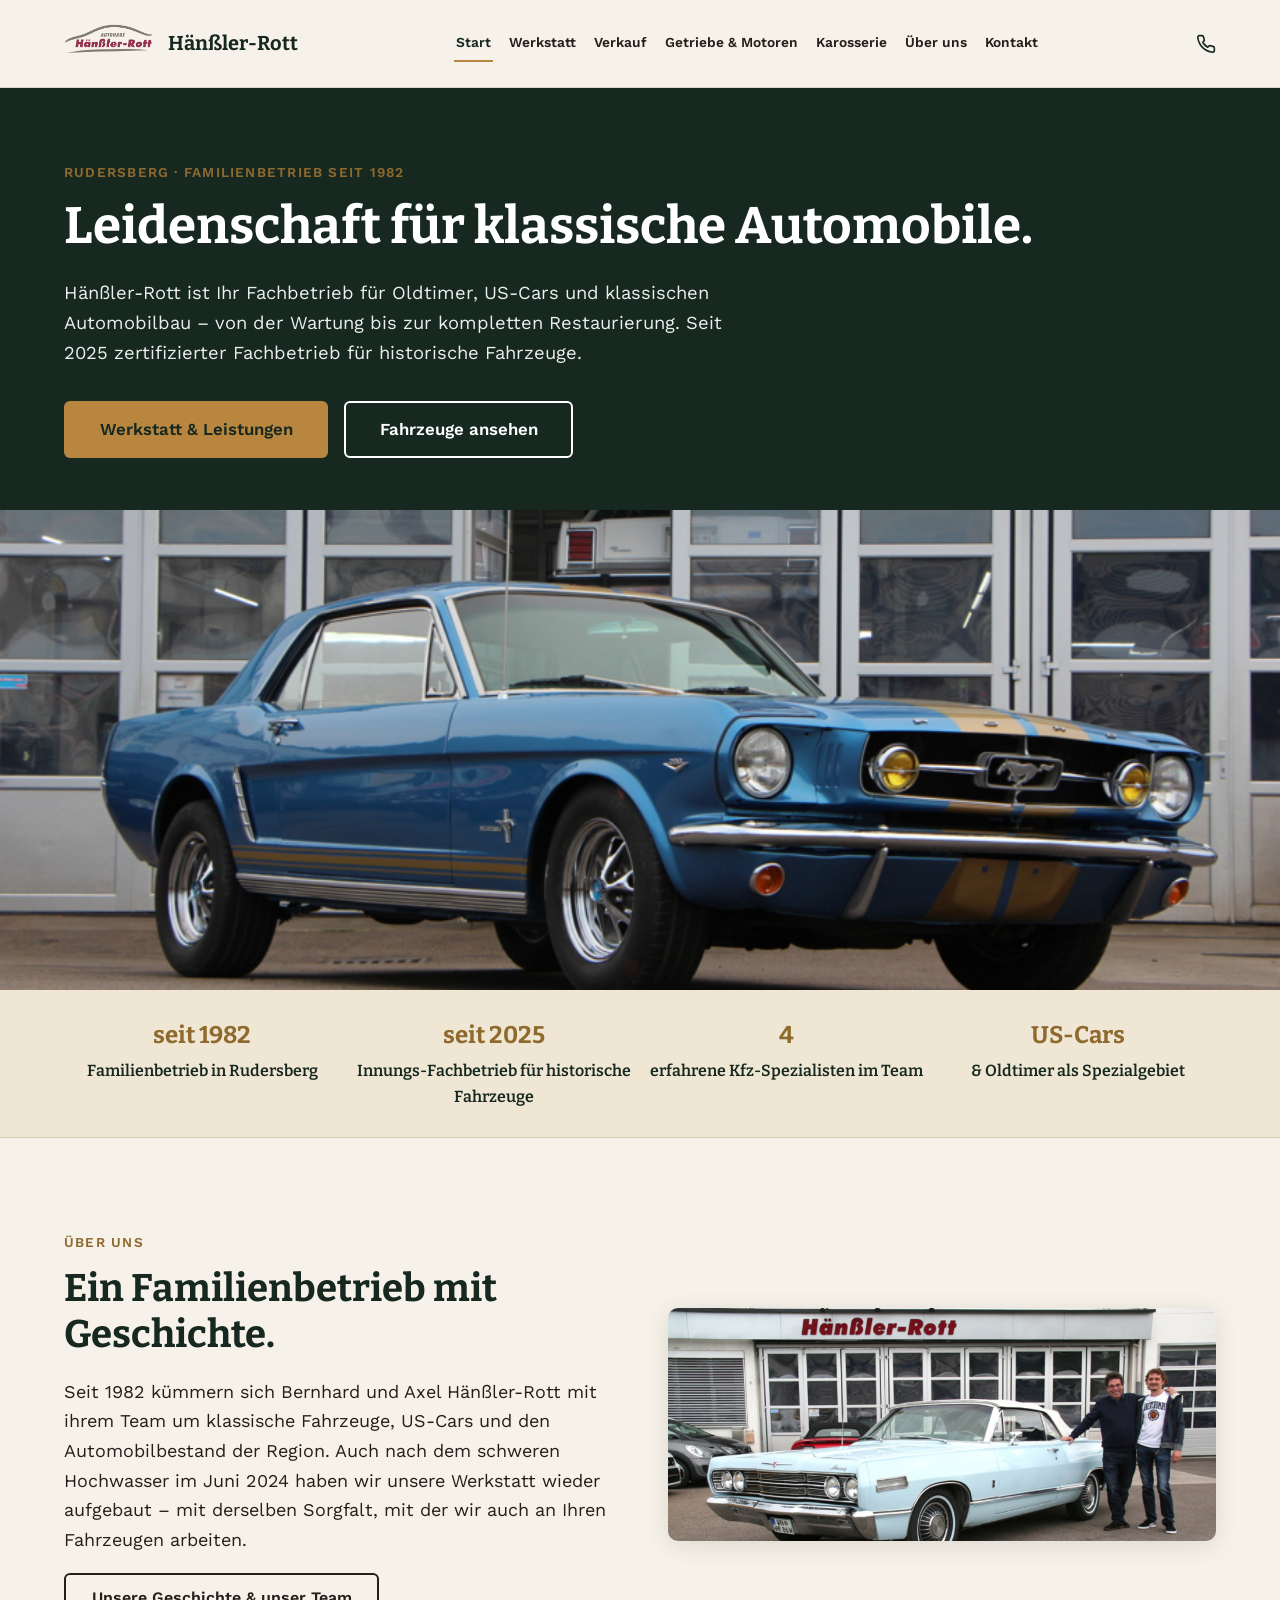
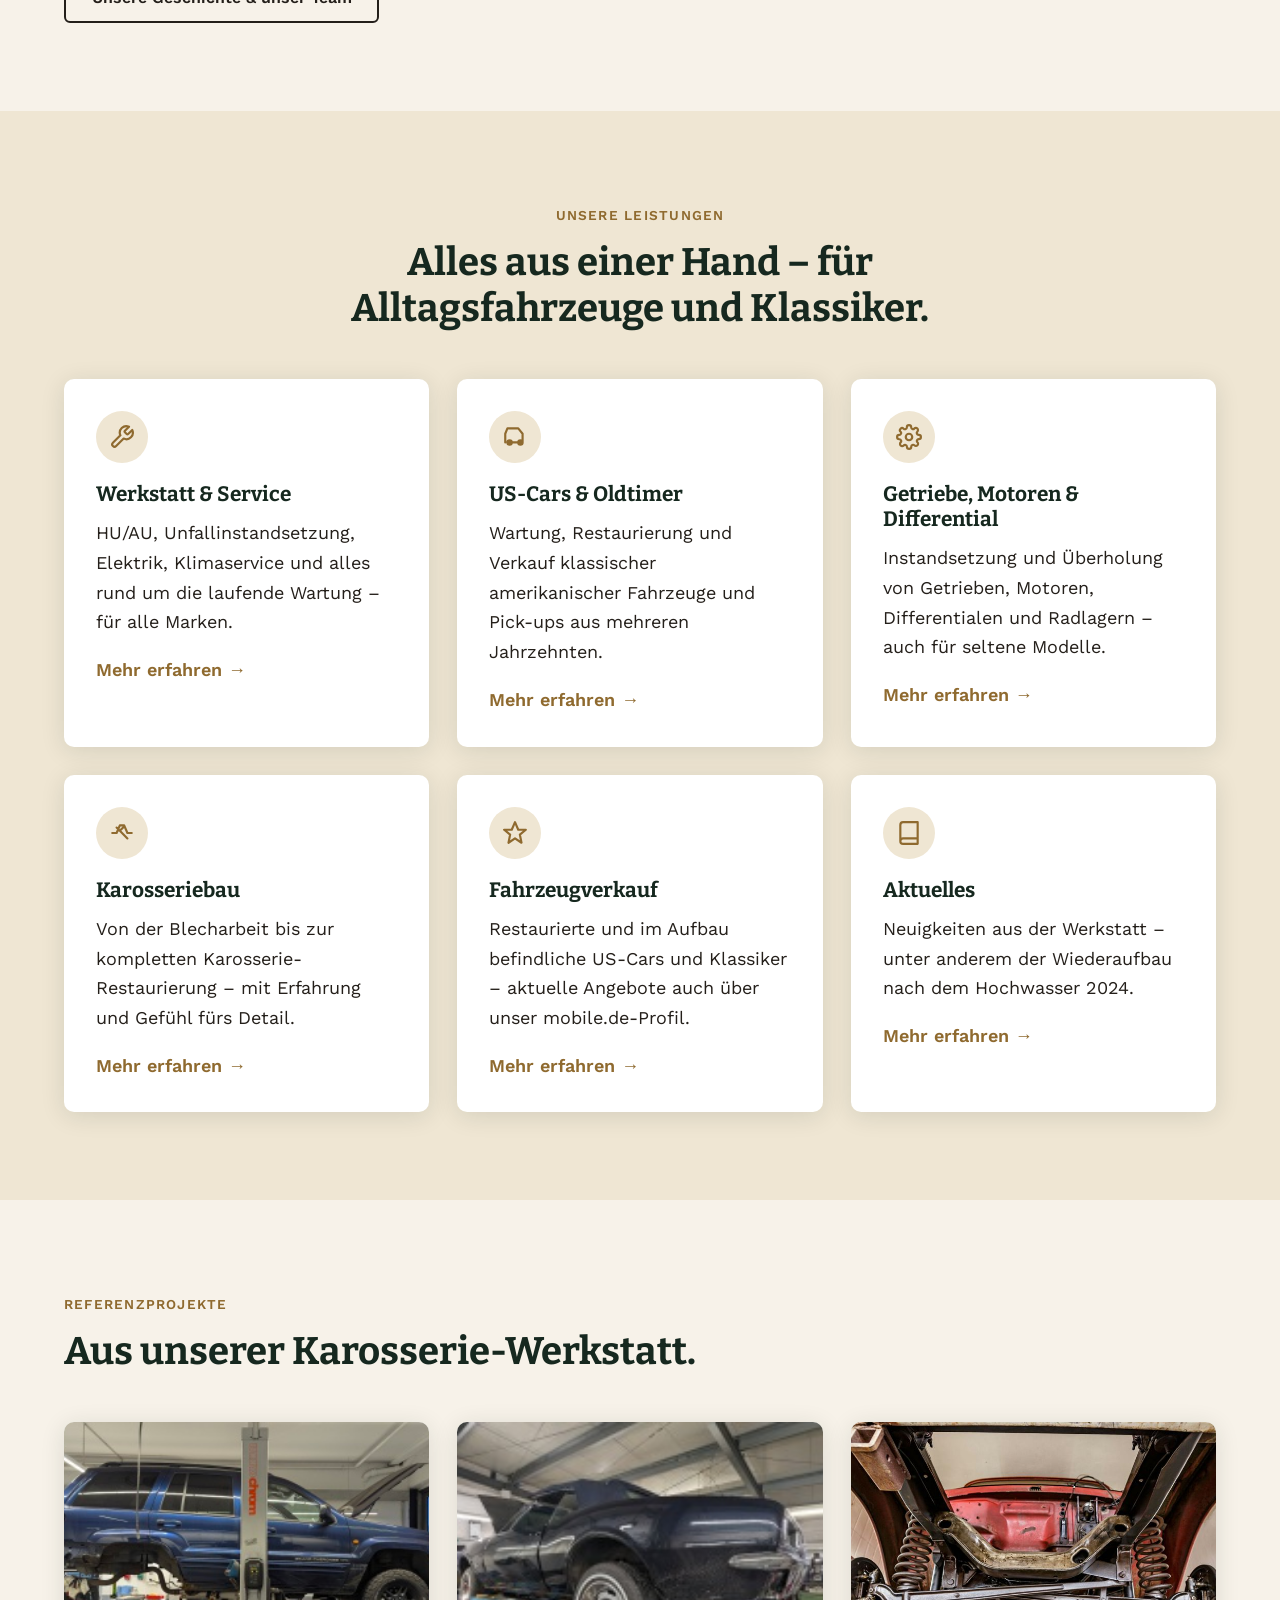
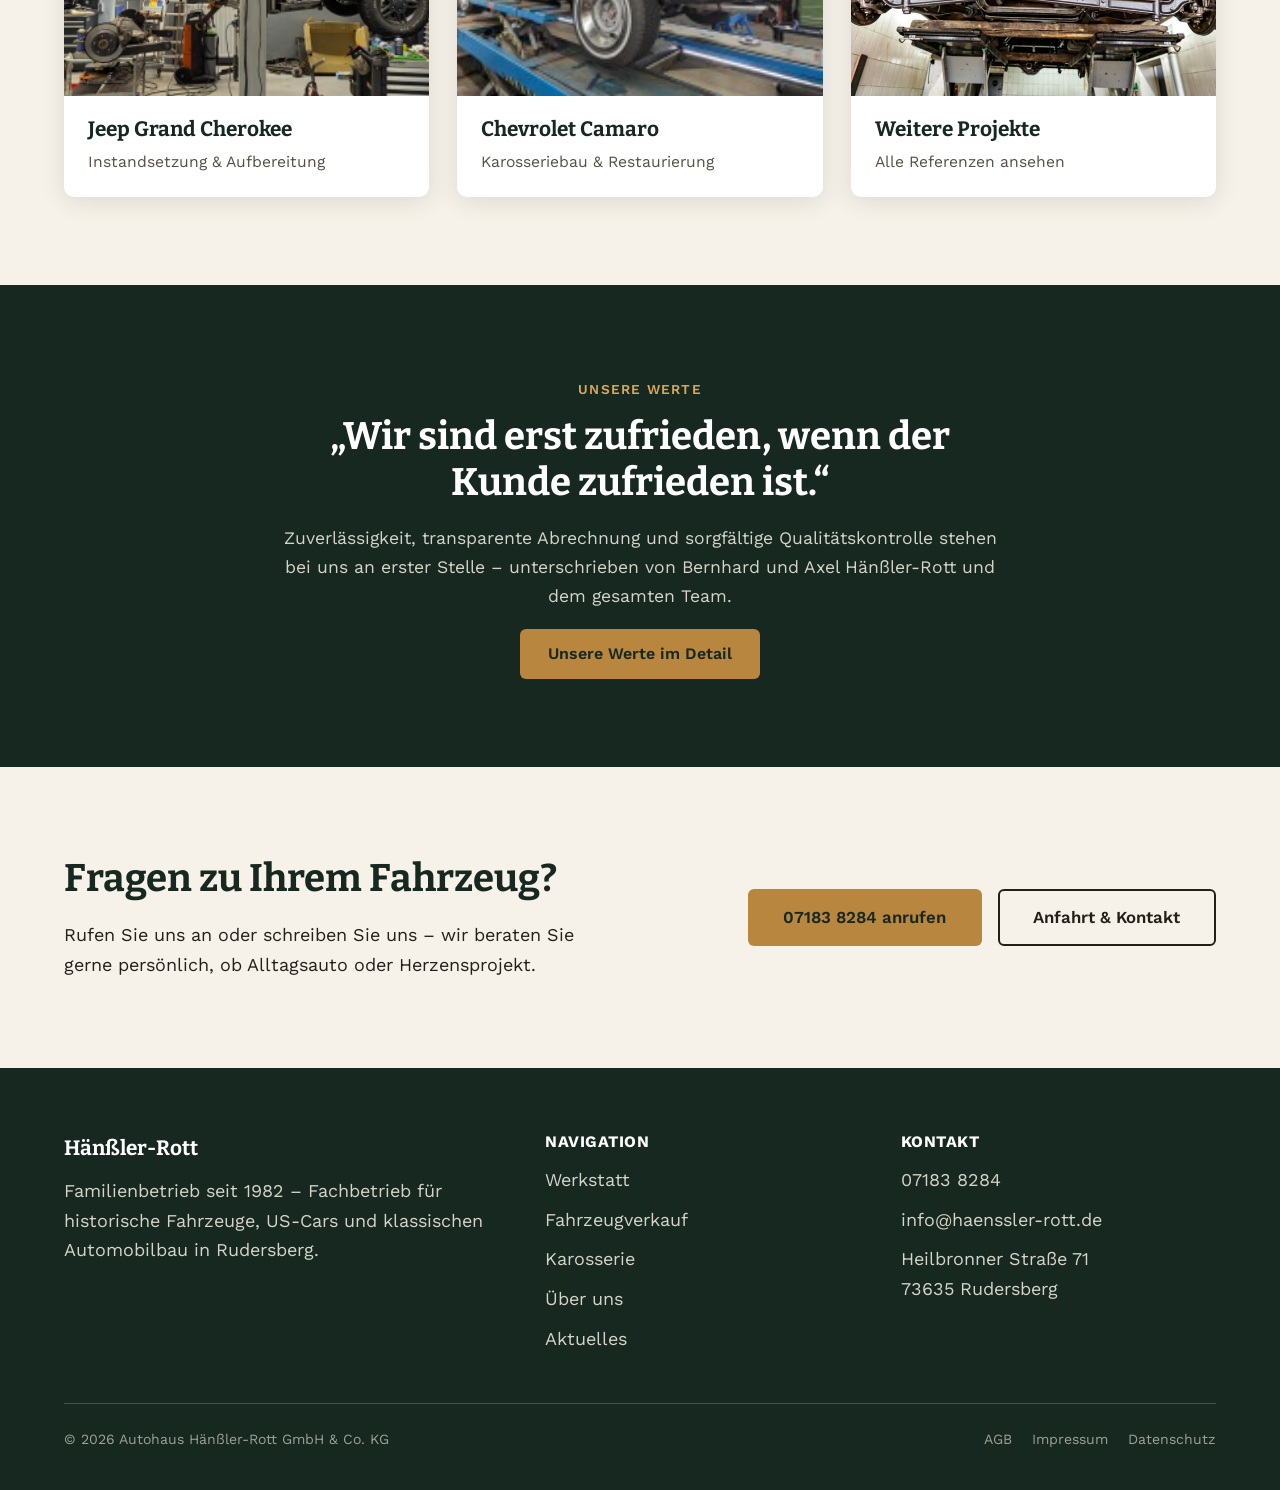
==== commit 9f2d562d: "Separate hero text from photo entirely (page-header + page-banner) User feedback (repeated, across t" ====
--- a/index.html
+++ b/index.html
@@ -7,7 +7,7 @@
 <meta name="keywords" content="Hänßler-Rott, Autohaus Rudersberg, Oldtimer Werkstatt, US-Car Service, Getriebe Reparatur, Karosseriebau, Fahrzeugverkauf Oldtimer">
 <title>Autohaus Hänßler-Rott – Oldtimer- &amp; US-Car-Werkstatt in Rudersberg</title>
 <link rel="stylesheet" href="css/fonts.css">
-<link rel="stylesheet" href="css/style.css?v=3">
+<link rel="stylesheet" href="css/style.css?v=4">
 </head>
 <body>
 
@@ -49,12 +49,11 @@
 
 <main id="main">
 
-  <!-- HERO -->
-  <section class="hero" aria-label="Willkommen bei Hänßler-Rott">
-    <div class="hero__bg" style="background-image:url('assets/images/hero-home.jpg')" aria-hidden="true"></div>
-    <div class="container hero__content">
+  <!-- SEITENKOPF -->
+  <section class="page-header page-header--home" aria-label="Willkommen bei Hänßler-Rott">
+    <div class="container">
       <p class="eyebrow">Rudersberg · Familienbetrieb seit 1982</p>
-      <h1 class="hero__title">Leidenschaft für klassische Automobile.</h1>
+      <h1>Leidenschaft für klassische Automobile.</h1>
       <p class="hero__lead">Hänßler-Rott ist Ihr Fachbetrieb für Oldtimer, US-Cars und klassischen Automobilbau – von der Wartung bis zur kompletten Restaurierung. Seit 2025 zertifizierter Fachbetrieb für historische Fahrzeuge.</p>
       <div class="hero__ctas">
         <a href="werkstatt.html" class="btn btn--primary btn--lg">Werkstatt &amp; Leistungen</a>
@@ -62,6 +61,9 @@
       </div>
     </div>
   </section>
+  <div class="page-banner page-banner--home">
+    <img src="assets/images/hero-home.jpg" alt="Blauer Ford Mustang vor der Werkstatt von Hänßler-Rott">
+  </div>
 
   <!-- TRUST BAR -->
   <div class="trust-bar">
--- a/css/style.css
+++ b/css/style.css
@@ -297,57 +297,31 @@
   .site-header__logo-img { height: 38px; }
 }
 
-/* ── Hero ────────────────────────────────────────────────────── */
-.hero {
-  position: relative;
+/* ── Seitenkopf: Text und Foto bewusst getrennt ──────────────────
+   Text sitzt nie auf dem Foto (kein Overlay-Hero mehr) — stattdessen
+   ein eigenes, klar lesbares Farbfeld, gefolgt von einem reinen
+   Bildstreifen ohne Text/Verlauf. Sauberer und unabhängig davon, was
+   gerade im Foto zu sehen ist. */
+.page-header {
+  background: var(--color-green-900);
   color: var(--color-white);
-  display: flex;
-  align-items: flex-end;
-  min-height: 78vh;
-}
-.hero__bg {
-  position: absolute;
-  inset: 0;
-  background-size: cover;
-  background-position: center;
-}
-.hero__bg::after {
-  content: '';
-  position: absolute;
-  inset: 0;
-  background: linear-gradient(180deg, rgba(20,32,25,0.45) 0%, rgba(20,32,25,0.68) 55%, rgba(16,24,19,0.94) 100%);
-}
-.hero__content {
-  position: relative;
-  padding: 64px 0 72px;
-  max-width: 760px;
-}
-.hero__title { color: var(--color-white); }
+  padding: 48px 0 40px;
+}
+.page-header h1 { color: var(--color-white); margin-bottom: 0.4em; }
 .hero__lead { font-size: 1.2rem; max-width: 55ch; color: rgba(255,255,255,0.92); }
 .hero__ctas { display: flex; flex-wrap: wrap; gap: 16px; margin-top: 32px; }
 
-.page-hero {
-  min-height: 42vh;
-  align-items: center;
-}
-.page-hero .hero__content { padding: 56px 0; }
-.page-hero .hero__lead { font-size: 1.05rem; }
-/* Kleinere Heroes brauchen ein gleichmäßigeres, dunkleres Scrim, damit die
-   Schrift unabhängig vom Bildinhalt (Werkzeug, Motorteile etc.) lesbar
-   bleibt, statt sich auf den vertikalen Verlauf zu verlassen. */
-.page-hero .hero__bg::after {
-  background: linear-gradient(180deg, rgba(18,28,22,0.72) 0%, rgba(18,28,22,0.8) 100%);
-}
+.page-header--home { padding: 68px 0 52px; }
+.page-header--home .hero__lead { font-size: 1.15rem; max-width: 62ch; }
+
+.page-banner { width: 100%; overflow: hidden; aspect-ratio: 16/5; }
+.page-banner img { width: 100%; height: 100%; object-fit: cover; display: block; }
+.page-banner--home { aspect-ratio: 16/6; }
 
 @media (max-width: 640px) {
-  .hero { min-height: 0; }
-  .hero__bg::after {
-    background: linear-gradient(180deg, rgba(18,28,22,0.6) 0%, rgba(16,24,19,0.82) 60%, rgba(14,21,17,0.95) 100%);
-  }
-  .hero__content { padding: 40px 0 36px; }
+  .page-header { padding: 36px 0 32px; }
+  .page-header--home { padding: 40px 0 34px; }
   .hero__lead { font-size: 1rem; }
-  /* Zwei große gleich schwere Buttons wirken übereinander gestapelt
-     schnell "vollgepackt" — der zweite wird zum leichteren Text-Link. */
   .hero__ctas {
     flex-direction: column;
     align-items: flex-start;
@@ -361,12 +335,8 @@
     text-decoration: underline;
     text-underline-offset: 3px;
   }
-
-  .page-hero { min-height: 0; }
-  .page-hero .hero__content { padding: 32px 0; }
-  .page-hero .hero__bg::after {
-    background: rgba(15,23,18,0.88);
-  }
+  .page-banner,
+  .page-banner--home { aspect-ratio: 4/3; }
 }
 
 /* ── Trust Bar ───────────────────────────────────────────────── */
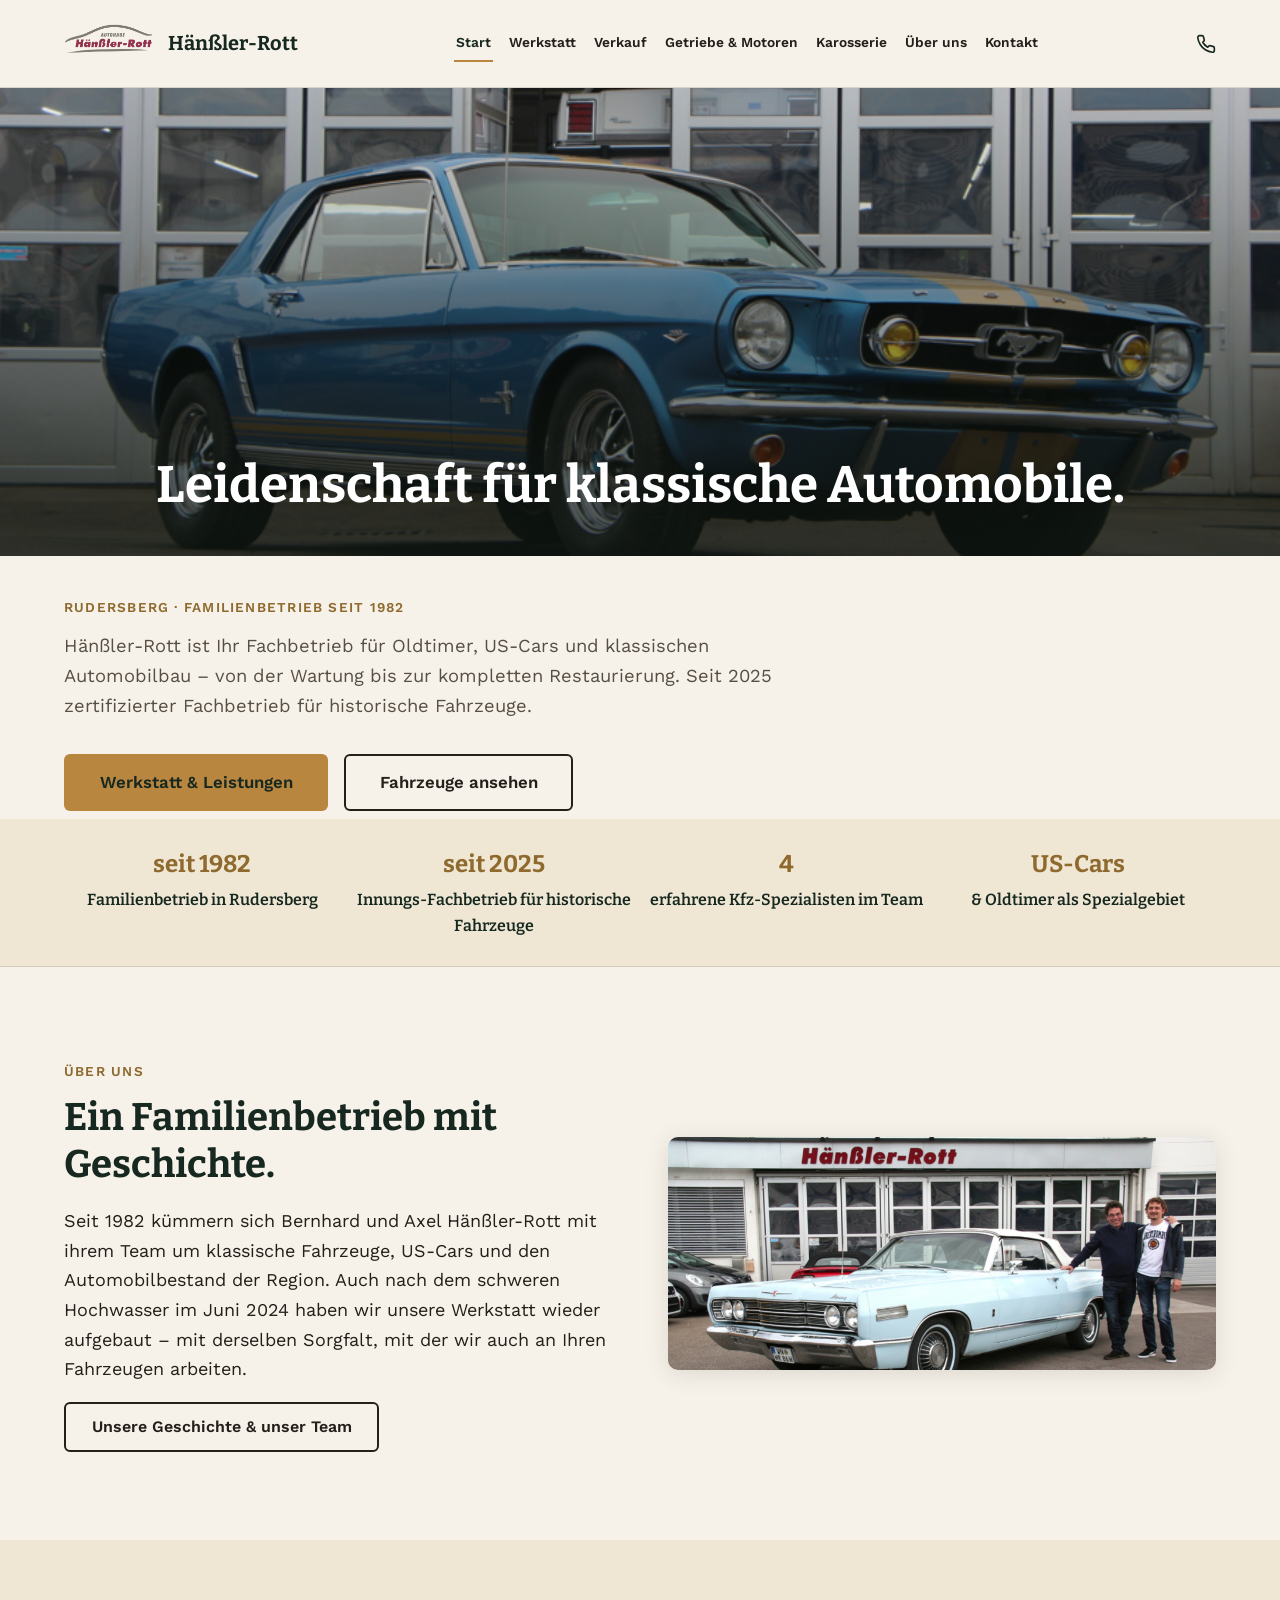
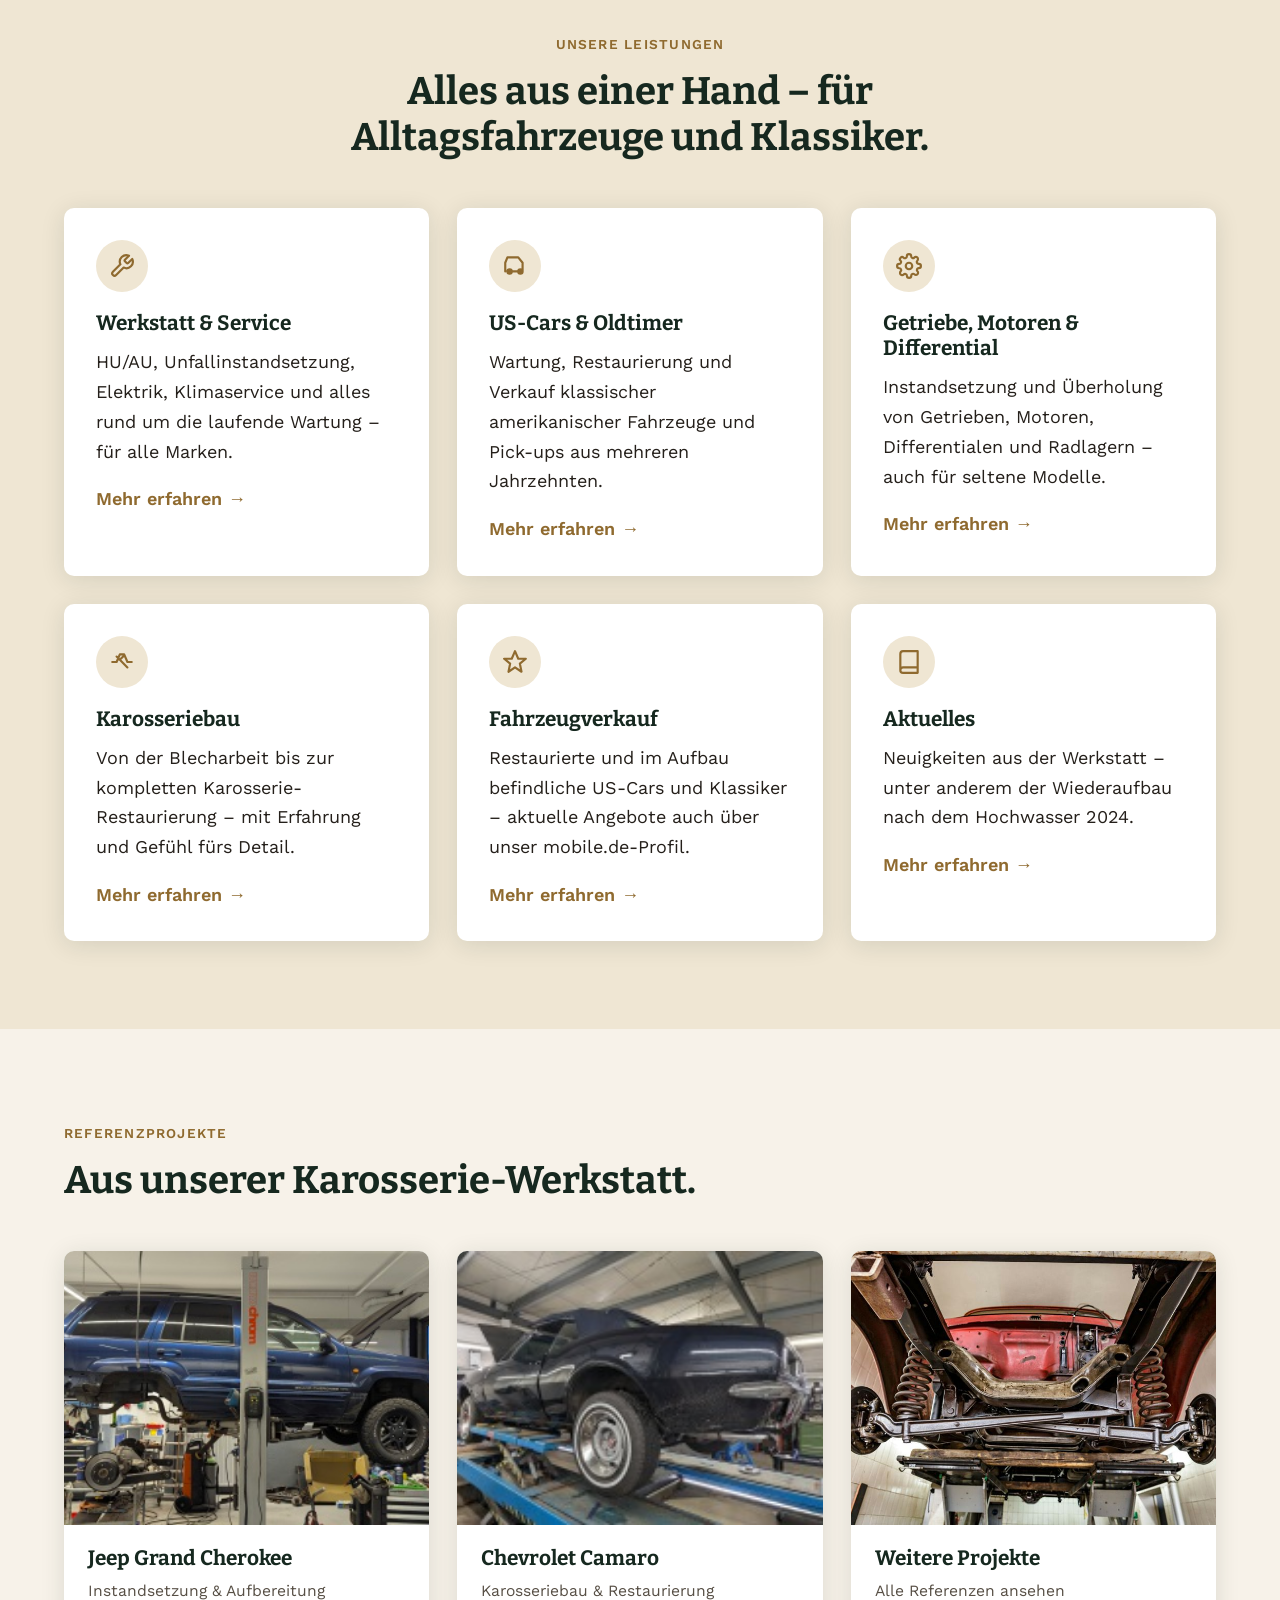
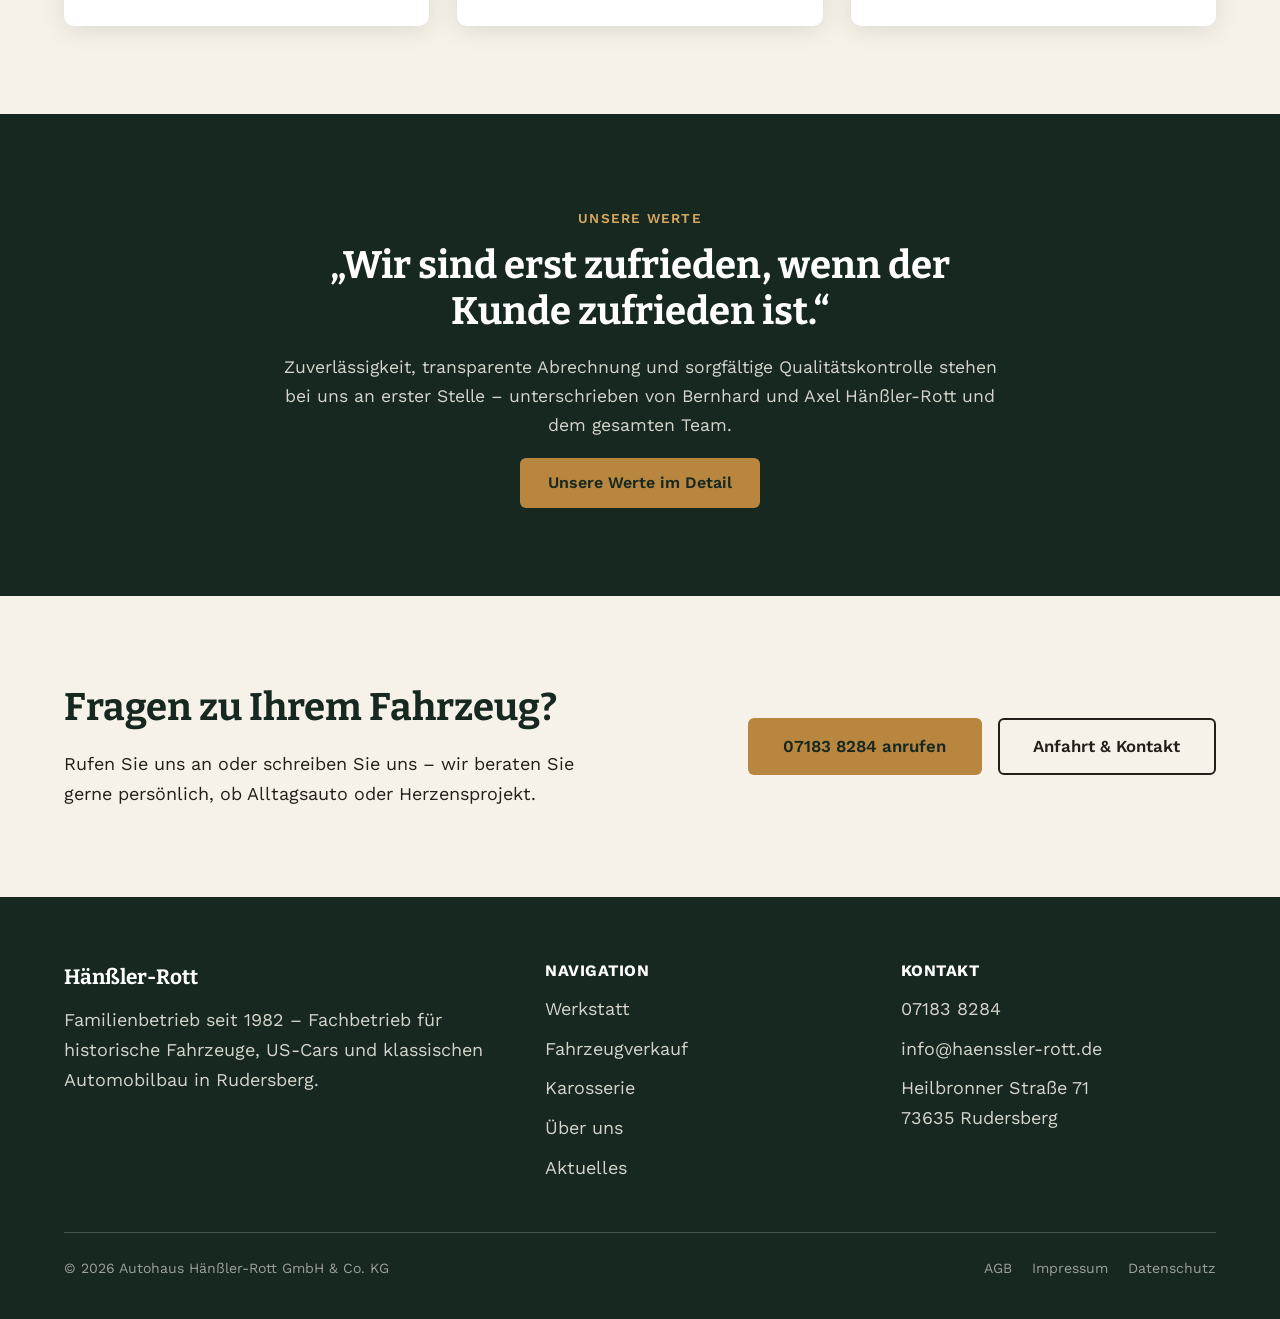
==== commit 6f2942af: "Homepage hero: keep photo as background, reduce overlay text to heading only Per feedback: everywher" ====
--- a/index.html
+++ b/index.html
@@ -7,7 +7,7 @@
 <meta name="keywords" content="Hänßler-Rott, Autohaus Rudersberg, Oldtimer Werkstatt, US-Car Service, Getriebe Reparatur, Karosseriebau, Fahrzeugverkauf Oldtimer">
 <title>Autohaus Hänßler-Rott – Oldtimer- &amp; US-Car-Werkstatt in Rudersberg</title>
 <link rel="stylesheet" href="css/fonts.css">
-<link rel="stylesheet" href="css/style.css?v=4">
+<link rel="stylesheet" href="css/style.css?v=5">
 </head>
 <body>
 
@@ -49,21 +49,25 @@
 
 <main id="main">
 
-  <!-- SEITENKOPF -->
-  <section class="page-header page-header--home" aria-label="Willkommen bei Hänßler-Rott">
+  <!-- HERO: Foto als Hintergrund, nur die Überschrift liegt darauf -->
+  <section class="home-hero" aria-label="Willkommen bei Hänßler-Rott">
+    <div class="home-hero__bg" style="background-image:url('assets/images/hero-home.jpg')" aria-hidden="true"></div>
+    <div class="container home-hero__content">
+      <h1>Leidenschaft für klassische Automobile.</h1>
+    </div>
+  </section>
+
+  <!-- Anmoderation, Text und CTAs unter dem Foto (nicht mehr darauf) -->
+  <section class="home-intro">
     <div class="container">
       <p class="eyebrow">Rudersberg · Familienbetrieb seit 1982</p>
-      <h1>Leidenschaft für klassische Automobile.</h1>
-      <p class="hero__lead">Hänßler-Rott ist Ihr Fachbetrieb für Oldtimer, US-Cars und klassischen Automobilbau – von der Wartung bis zur kompletten Restaurierung. Seit 2025 zertifizierter Fachbetrieb für historische Fahrzeuge.</p>
+      <p class="lead">Hänßler-Rott ist Ihr Fachbetrieb für Oldtimer, US-Cars und klassischen Automobilbau – von der Wartung bis zur kompletten Restaurierung. Seit 2025 zertifizierter Fachbetrieb für historische Fahrzeuge.</p>
       <div class="hero__ctas">
         <a href="werkstatt.html" class="btn btn--primary btn--lg">Werkstatt &amp; Leistungen</a>
         <a href="verkauf.html" class="btn btn--outline btn--lg">Fahrzeuge ansehen</a>
       </div>
     </div>
   </section>
-  <div class="page-banner page-banner--home">
-    <img src="assets/images/hero-home.jpg" alt="Blauer Ford Mustang vor der Werkstatt von Hänßler-Rott">
-  </div>
 
   <!-- TRUST BAR -->
   <div class="trust-bar">
--- a/css/style.css
+++ b/css/style.css
@@ -311,16 +311,44 @@
 .hero__lead { font-size: 1.2rem; max-width: 55ch; color: rgba(255,255,255,0.92); }
 .hero__ctas { display: flex; flex-wrap: wrap; gap: 16px; margin-top: 32px; }
 
-.page-header--home { padding: 68px 0 52px; }
-.page-header--home .hero__lead { font-size: 1.15rem; max-width: 62ch; }
-
 .page-banner { width: 100%; overflow: hidden; aspect-ratio: 16/5; }
 .page-banner img { width: 100%; height: 100%; object-fit: cover; display: block; }
-.page-banner--home { aspect-ratio: 16/6; }
+
+/* ── Startseite: hier bleibt das Foto als Hintergrund, aber der Text
+   darauf ist auf die reine Überschrift reduziert — alles andere
+   (Anmoderation, Fließtext, Buttons) folgt sauber darunter auf
+   normalem Hintergrund statt auf dem Bild zu liegen. */
+.home-hero {
+  position: relative;
+  min-height: 52vh;
+  display: flex;
+  align-items: flex-end;
+  color: var(--color-white);
+}
+.home-hero__bg {
+  position: absolute;
+  inset: 0;
+  background-size: cover;
+  background-position: center;
+}
+.home-hero__bg::after {
+  content: '';
+  position: absolute;
+  inset: 0;
+  background: linear-gradient(180deg, rgba(16,24,19,0.05) 0%, rgba(15,23,18,0.75) 100%);
+}
+.home-hero__content { position: relative; padding: 40px 0; }
+.home-hero h1 { color: var(--color-white); margin: 0; }
+
+.home-intro { padding: 40px 0 8px; }
+.home-intro .eyebrow { display: block; }
+.home-intro p.lead { font-size: 1.15rem; color: var(--color-ink-soft); max-width: 68ch; margin: 0.6em 0 0; }
 
 @media (max-width: 640px) {
   .page-header { padding: 36px 0 32px; }
-  .page-header--home { padding: 40px 0 34px; }
+  .home-hero { min-height: 38vh; }
+  .home-hero__content { padding: 28px 0; }
+  .home-intro { padding: 32px 0 4px; }
   .hero__lead { font-size: 1rem; }
   .hero__ctas {
     flex-direction: column;
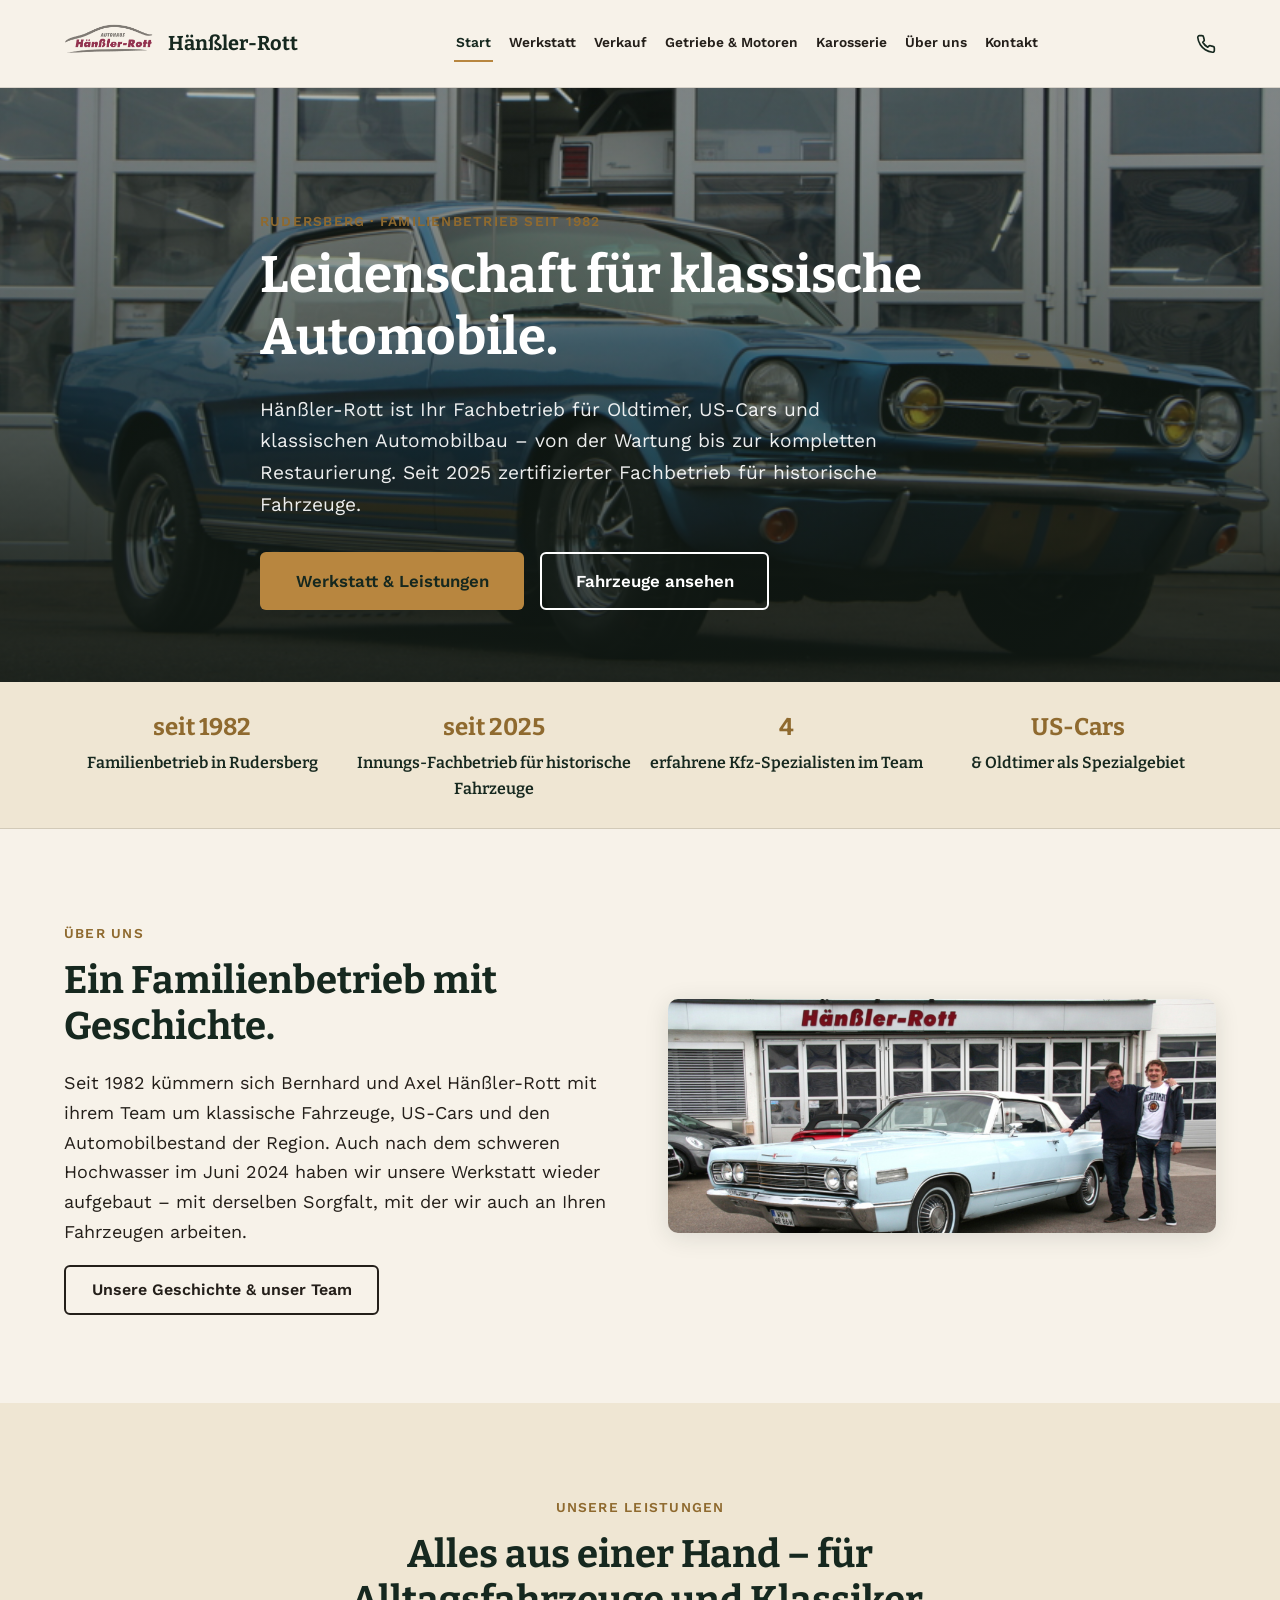
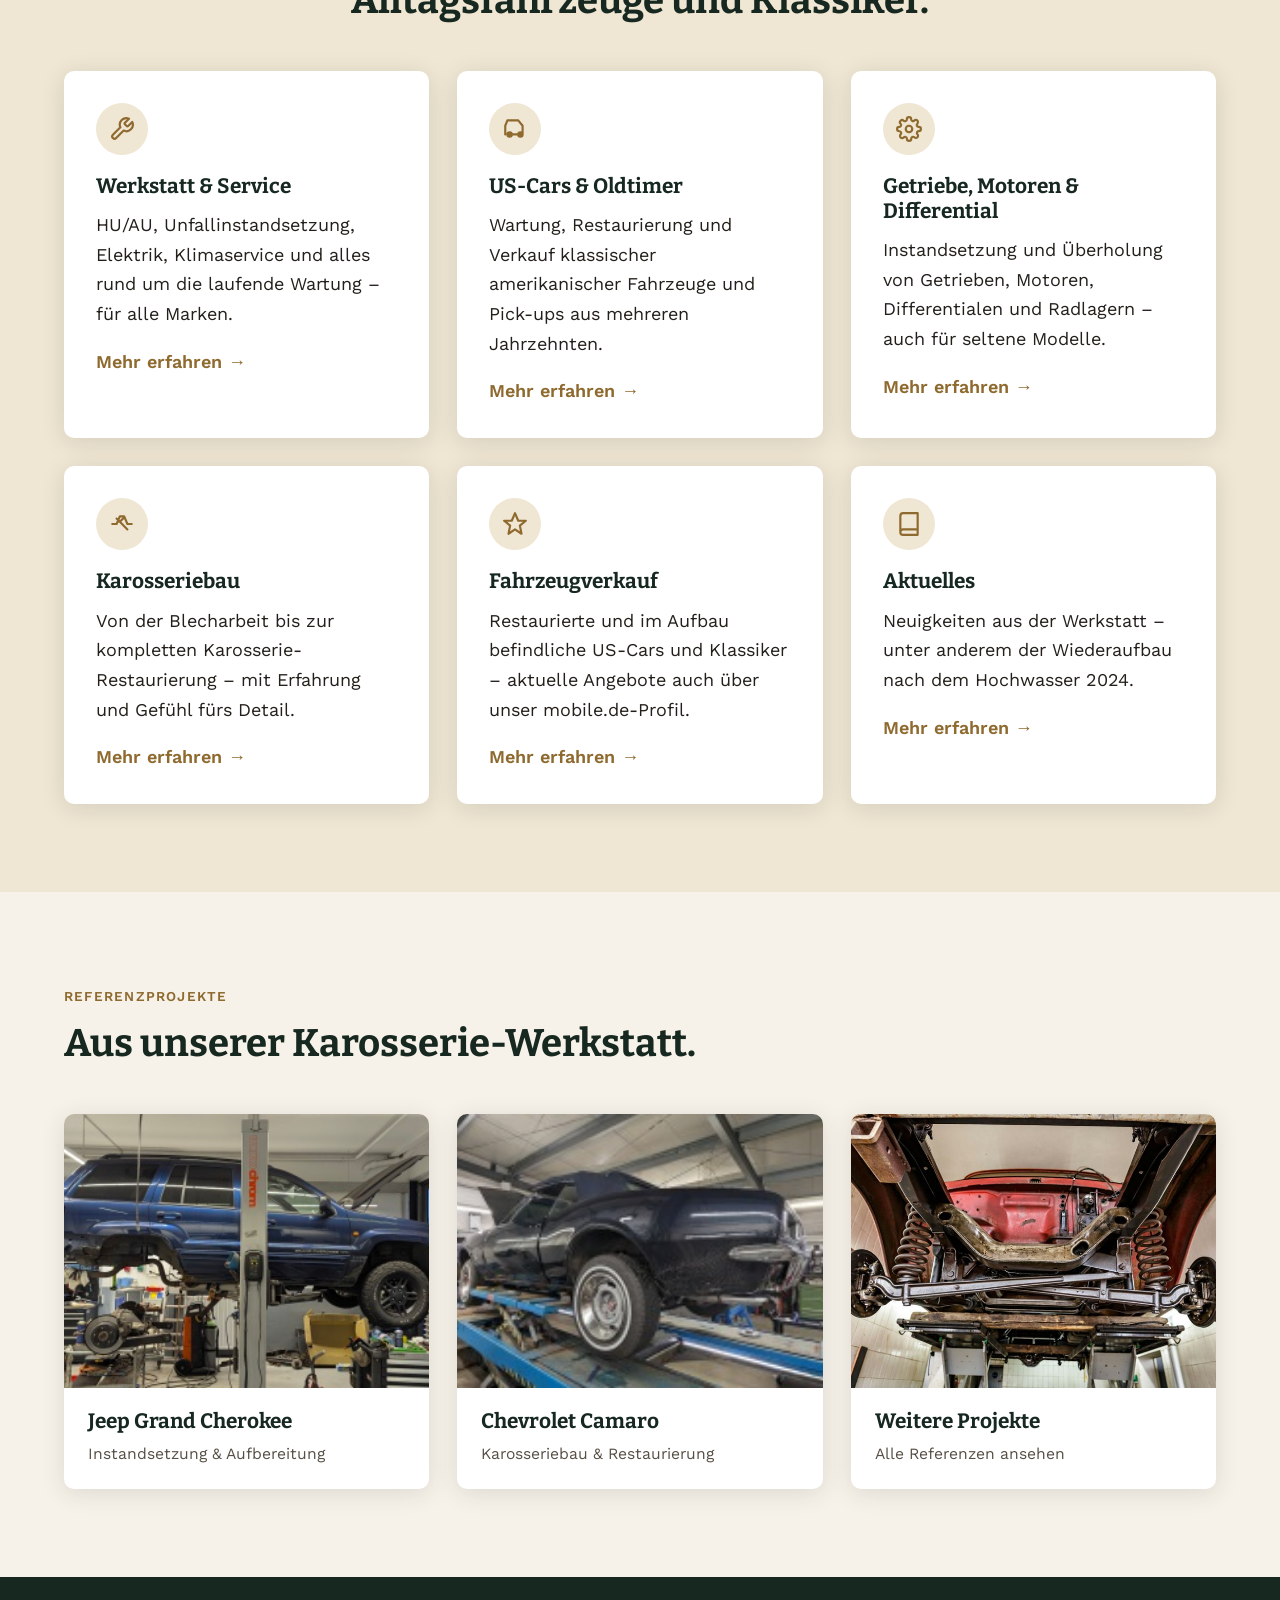
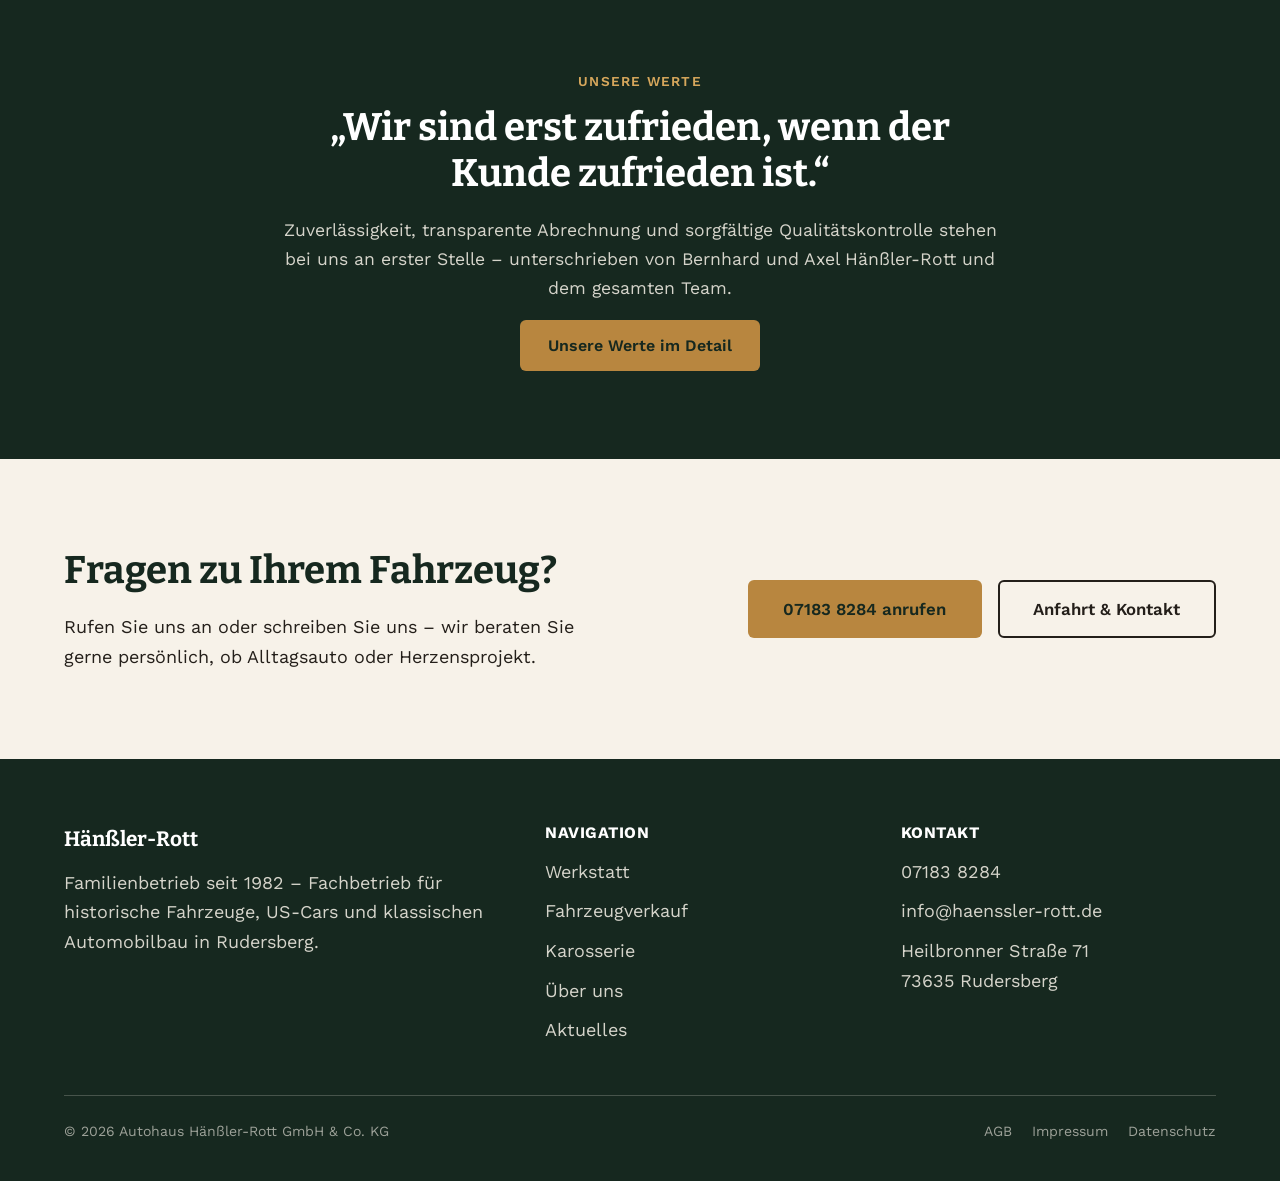
==== commit d29e0c5c: "Homepage hero: full overlay on desktop, split layout on mobile only The reduced "photo with just the" ====
--- a/index.html
+++ b/index.html
@@ -7,7 +7,7 @@
 <meta name="keywords" content="Hänßler-Rott, Autohaus Rudersberg, Oldtimer Werkstatt, US-Car Service, Getriebe Reparatur, Karosseriebau, Fahrzeugverkauf Oldtimer">
 <title>Autohaus Hänßler-Rott – Oldtimer- &amp; US-Car-Werkstatt in Rudersberg</title>
 <link rel="stylesheet" href="css/fonts.css">
-<link rel="stylesheet" href="css/style.css?v=5">
+<link rel="stylesheet" href="css/style.css?v=6">
 </head>
 <body>
 
@@ -49,15 +49,27 @@
 
 <main id="main">
 
-  <!-- HERO: Foto als Hintergrund, nur die Überschrift liegt darauf -->
+  <!-- DESKTOP: klassischer Foto-Hero, alle Texte zusammen auf dem Bild -->
+  <section class="hero-full" aria-label="Willkommen bei Hänßler-Rott">
+    <div class="hero-full__bg" style="background-image:url('assets/images/hero-home.jpg')" aria-hidden="true"></div>
+    <div class="container hero-full__content">
+      <p class="eyebrow">Rudersberg · Familienbetrieb seit 1982</p>
+      <h1>Leidenschaft für klassische Automobile.</h1>
+      <p class="hero__lead">Hänßler-Rott ist Ihr Fachbetrieb für Oldtimer, US-Cars und klassischen Automobilbau – von der Wartung bis zur kompletten Restaurierung. Seit 2025 zertifizierter Fachbetrieb für historische Fahrzeuge.</p>
+      <div class="hero__ctas">
+        <a href="werkstatt.html" class="btn btn--primary btn--lg">Werkstatt &amp; Leistungen</a>
+        <a href="verkauf.html" class="btn btn--outline btn--lg">Fahrzeuge ansehen</a>
+      </div>
+    </div>
+  </section>
+
+  <!-- MOBIL: Foto zeigt nur die Überschrift, Rest folgt sauber darunter -->
   <section class="home-hero" aria-label="Willkommen bei Hänßler-Rott">
     <div class="home-hero__bg" style="background-image:url('assets/images/hero-home.jpg')" aria-hidden="true"></div>
     <div class="container home-hero__content">
       <h1>Leidenschaft für klassische Automobile.</h1>
     </div>
   </section>
-
-  <!-- Anmoderation, Text und CTAs unter dem Foto (nicht mehr darauf) -->
   <section class="home-intro">
     <div class="container">
       <p class="eyebrow">Rudersberg · Familienbetrieb seit 1982</p>
--- a/css/style.css
+++ b/css/style.css
@@ -314,10 +314,36 @@
 .page-banner { width: 100%; overflow: hidden; aspect-ratio: 16/5; }
 .page-banner img { width: 100%; height: 100%; object-fit: cover; display: block; }
 
-/* ── Startseite: hier bleibt das Foto als Hintergrund, aber der Text
-   darauf ist auf die reine Überschrift reduziert — alles andere
-   (Anmoderation, Fließtext, Buttons) folgt sauber darunter auf
-   normalem Hintergrund statt auf dem Bild zu liegen. */
+/* ── Startseite: zwei komplett unterschiedliche Layouts ─────────
+   Desktop (.hero-full): der "ganz normale" klassische Foto-Hero mit
+   Anmoderation, Überschrift, Text und Buttons zusammen auf dem Bild —
+   auf großer Breite wirkt das nicht überladen.
+   Mobil (.home-hero + .home-intro): Foto zeigt nur die Überschrift,
+   der Rest folgt sauber getrennt darunter (siehe Feedback weiter
+   oben). Beide Varianten liegen im HTML, CSS blendet je Breakpoint
+   die passende ein/aus. */
+.hero-full {
+  position: relative;
+  color: var(--color-white);
+  display: flex;
+  align-items: flex-end;
+  min-height: 66vh;
+}
+.hero-full__bg {
+  position: absolute;
+  inset: 0;
+  background-size: cover;
+  background-position: center;
+}
+.hero-full__bg::after {
+  content: '';
+  position: absolute;
+  inset: 0;
+  background: linear-gradient(180deg, rgba(20,32,25,0.35) 0%, rgba(20,32,25,0.6) 55%, rgba(16,24,19,0.9) 100%);
+}
+.hero-full__content { position: relative; padding: 64px 0 72px; max-width: 760px; }
+.hero-full h1 { color: var(--color-white); }
+
 .home-hero {
   position: relative;
   min-height: 52vh;
@@ -342,6 +368,14 @@
 
 .home-intro { padding: 40px 0 8px; }
 .home-intro .eyebrow { display: block; }
+
+/* Nur eine der beiden Varianten ist je Breakpoint sichtbar */
+.home-hero, .home-intro { display: none; }
+@media (max-width: 640px) {
+  .hero-full { display: none; }
+  .home-hero { display: flex; }
+  .home-intro { display: block; }
+}
 .home-intro p.lead { font-size: 1.15rem; color: var(--color-ink-soft); max-width: 68ch; margin: 0.6em 0 0; }
 
 @media (max-width: 640px) {
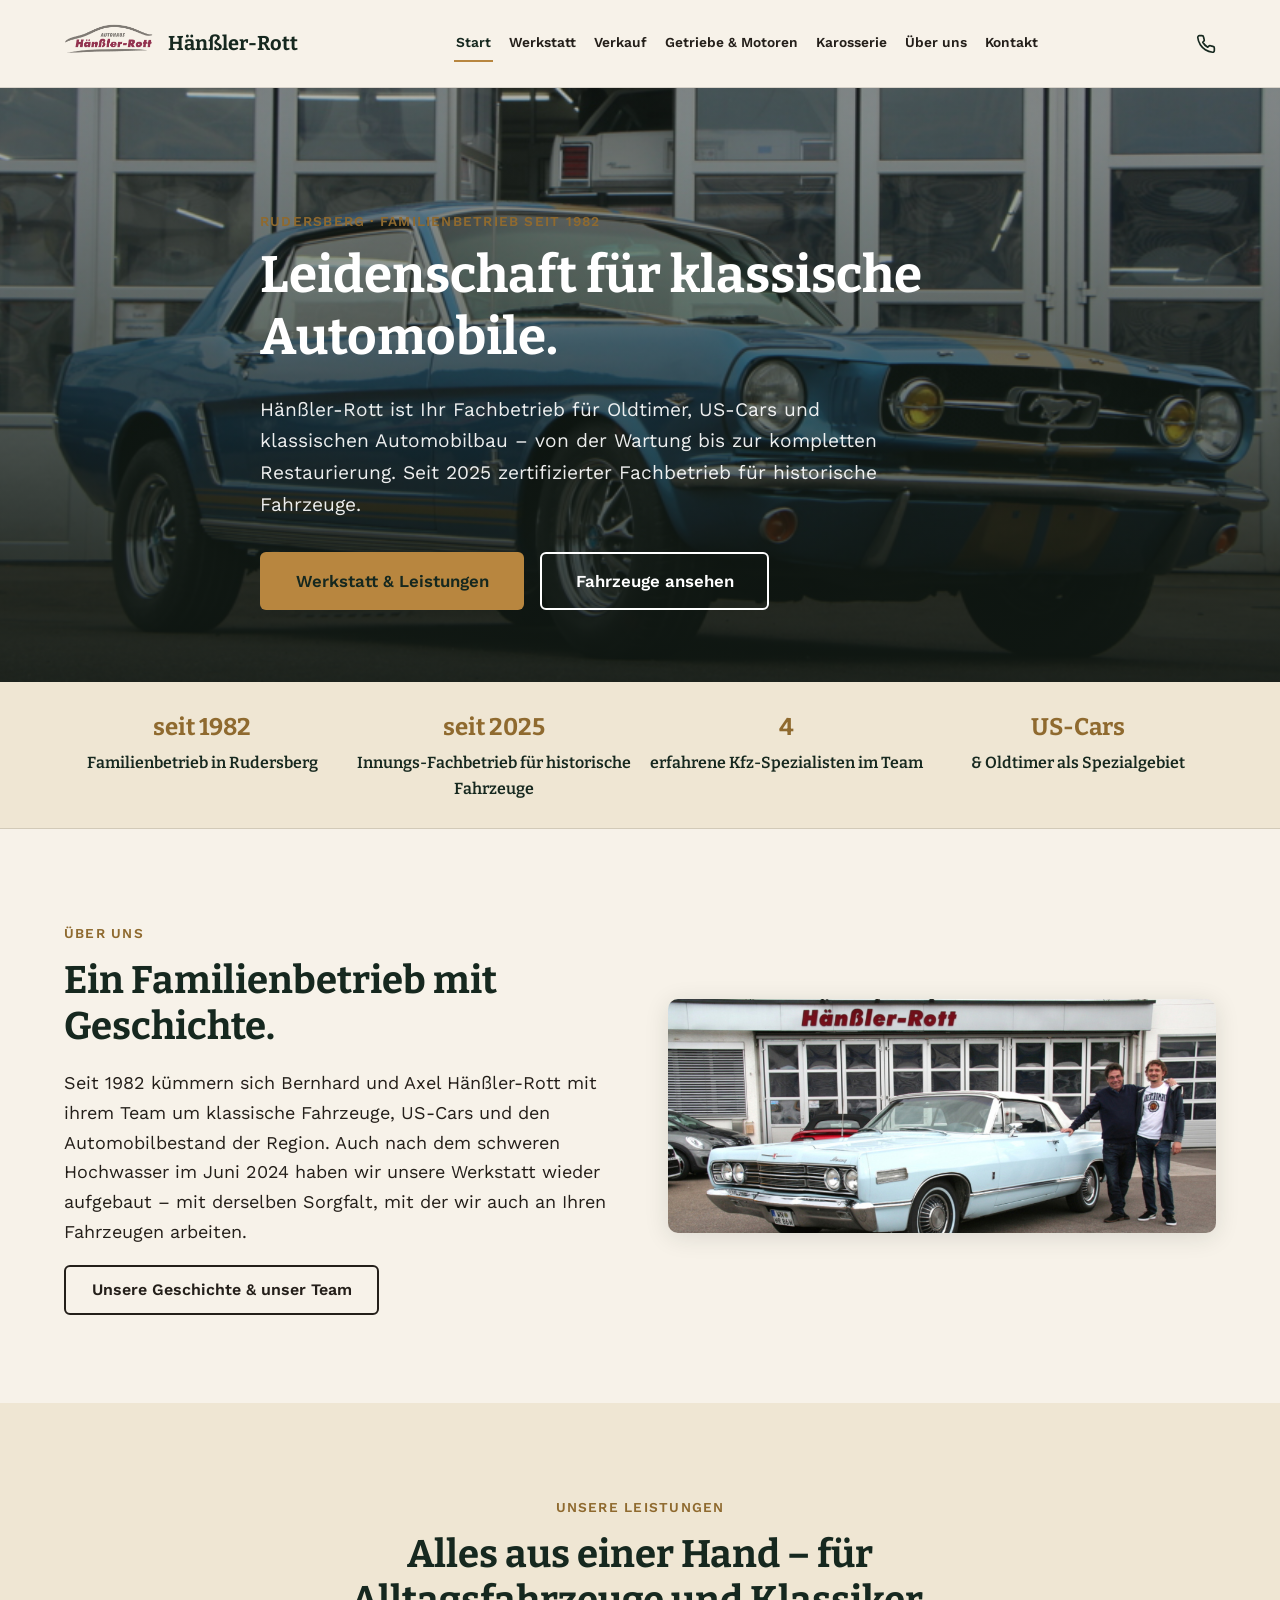
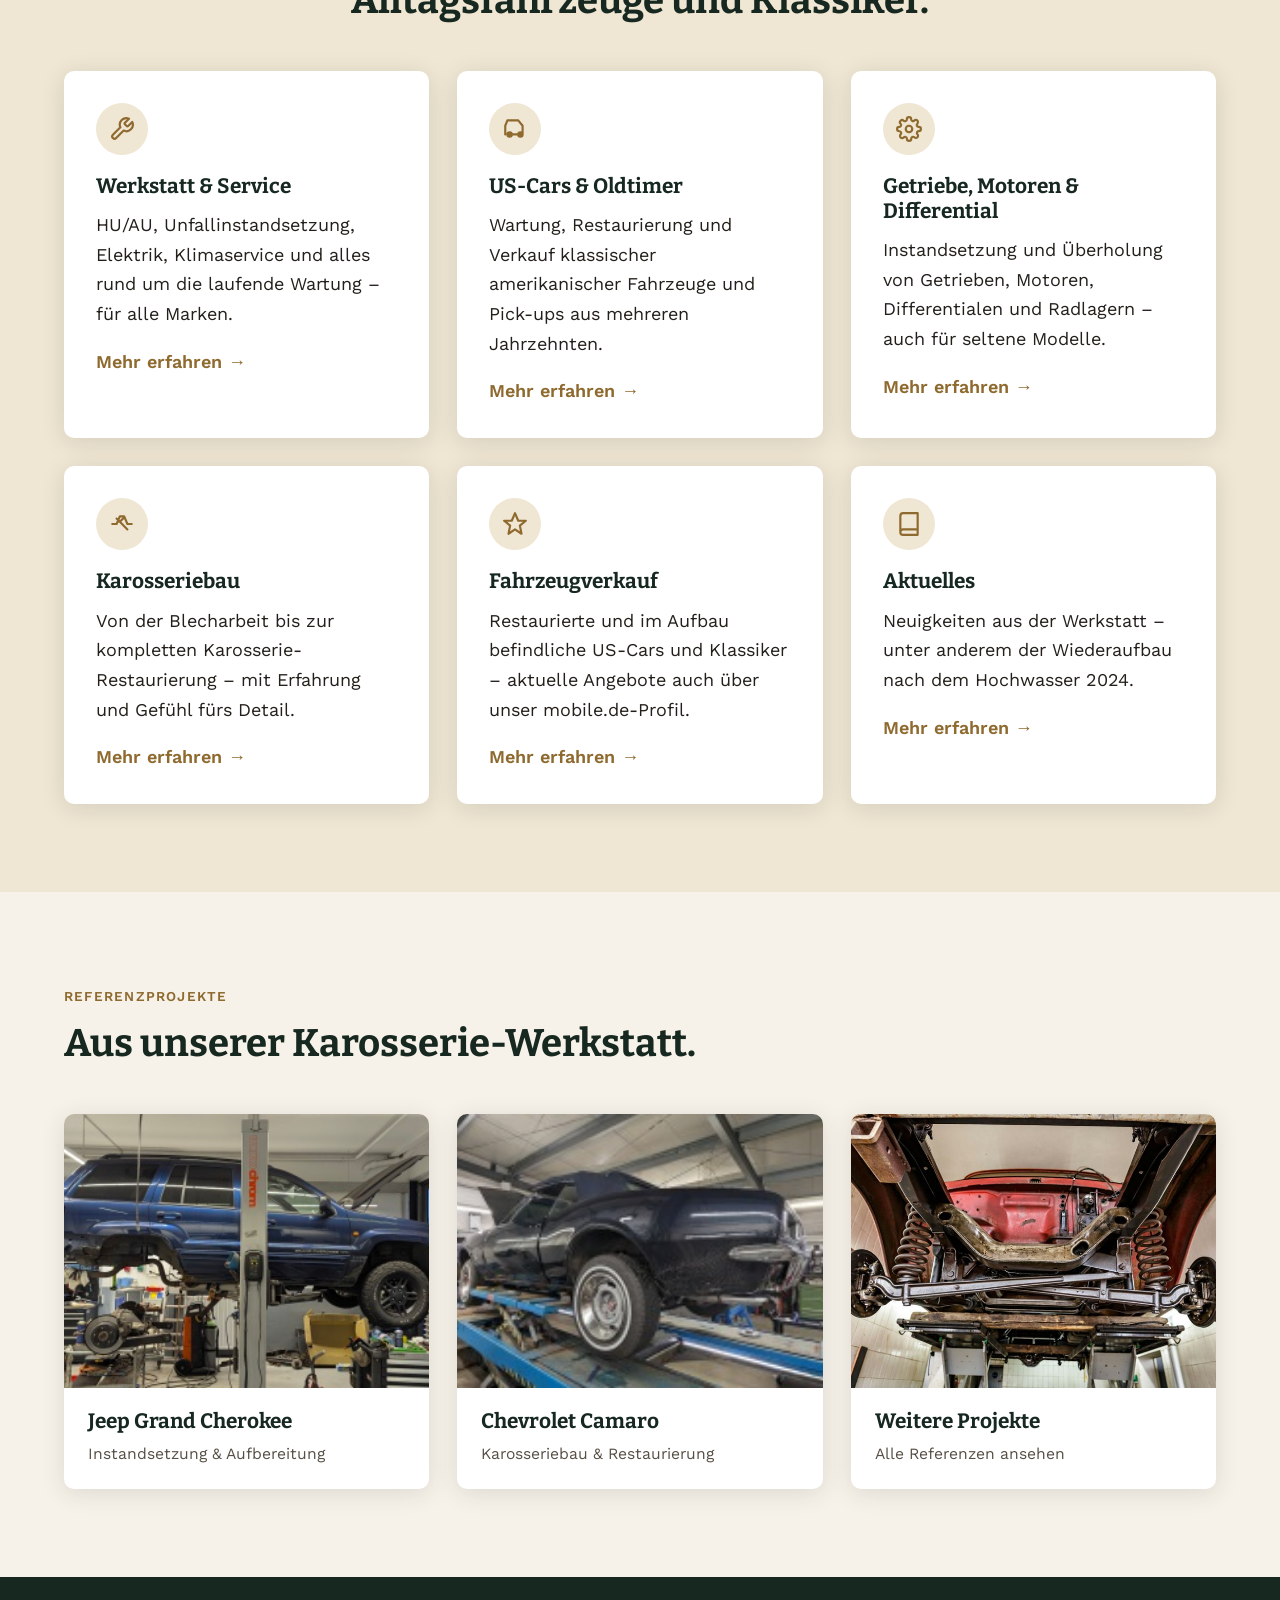
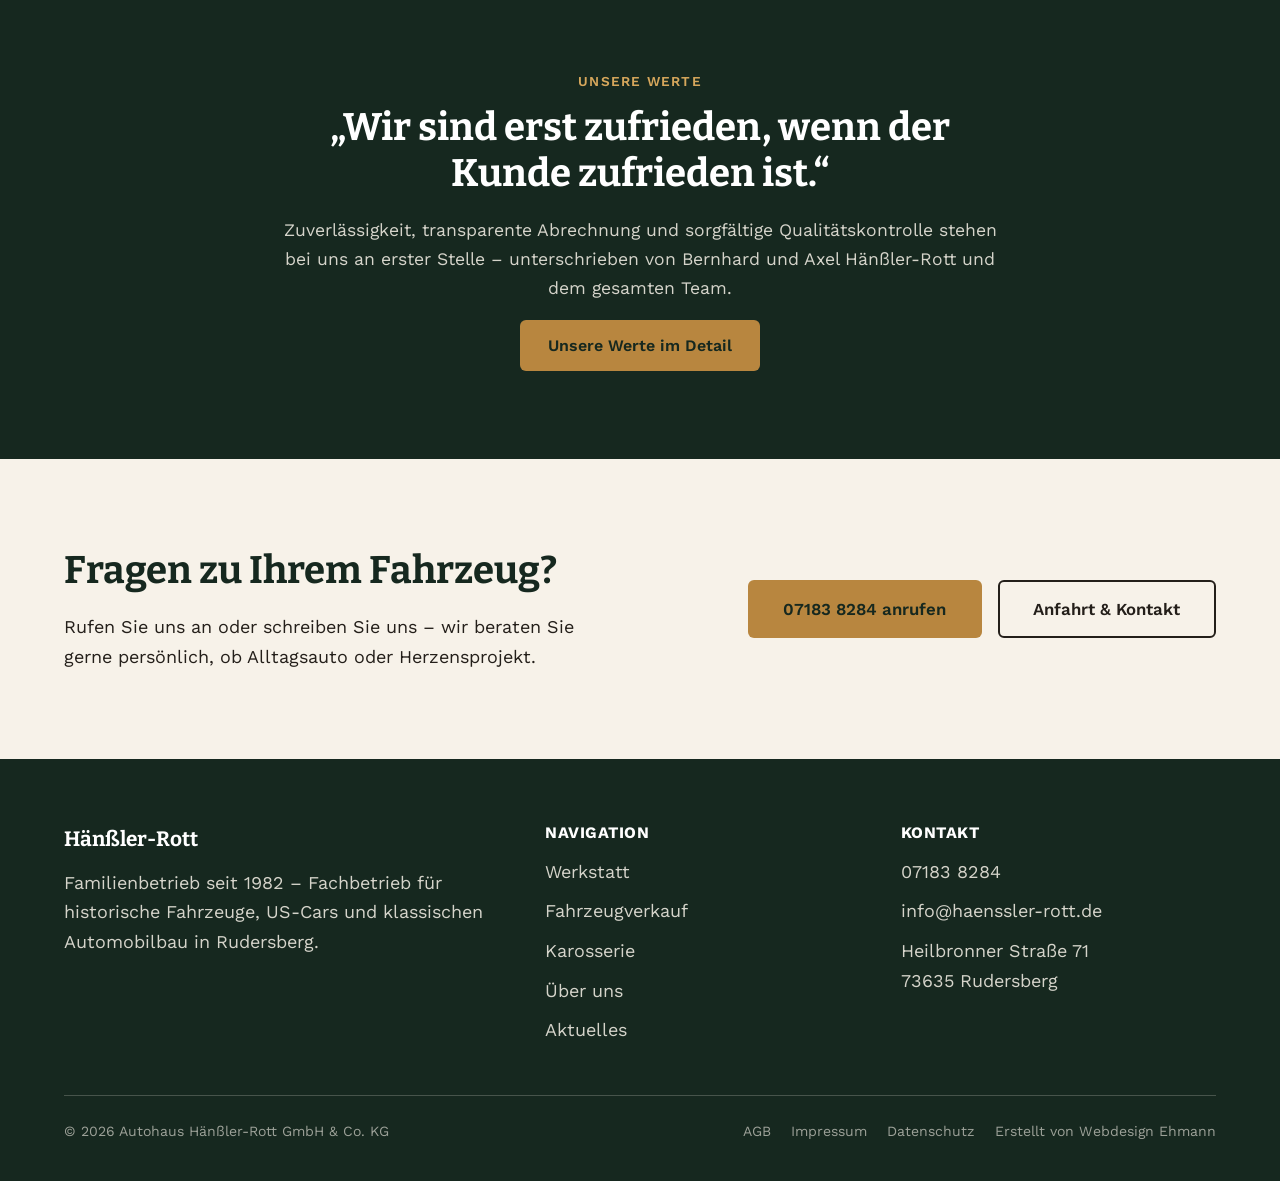
==== commit 97e1b976: "Add footer credit link to Webdesign Ehmann" ====
--- a/index.html
+++ b/index.html
@@ -7,7 +7,7 @@
 <meta name="keywords" content="Hänßler-Rott, Autohaus Rudersberg, Oldtimer Werkstatt, US-Car Service, Getriebe Reparatur, Karosseriebau, Fahrzeugverkauf Oldtimer">
 <title>Autohaus Hänßler-Rott – Oldtimer- &amp; US-Car-Werkstatt in Rudersberg</title>
 <link rel="stylesheet" href="css/fonts.css">
-<link rel="stylesheet" href="css/style.css?v=6">
+<link rel="stylesheet" href="css/style.css?v=8">
 </head>
 <body>
 
@@ -251,6 +251,7 @@
         <li><a href="agb.html">AGB</a></li>
         <li><a href="impressum.html">Impressum</a></li>
         <li><a href="datenschutz.html">Datenschutz</a></li>
+        <li><a href="https://www.webdesign-ehmann.de" target="_blank" rel="noopener">Erstellt von Webdesign Ehmann</a></li>
       </ul>
     </div>
   </div>
--- a/css/style.css
+++ b/css/style.css
@@ -297,11 +297,11 @@
   .site-header__logo-img { height: 38px; }
 }
 
-/* ── Seitenkopf: Text und Foto bewusst getrennt ──────────────────
-   Text sitzt nie auf dem Foto (kein Overlay-Hero mehr) — stattdessen
-   ein eigenes, klar lesbares Farbfeld, gefolgt von einem reinen
-   Bildstreifen ohne Text/Verlauf. Sauberer und unabhängig davon, was
-   gerade im Foto zu sehen ist. */
+/* ── Unterseiten: zwei Layouts je Breakpoint ─────────────────────
+   Mobil (.page-header + .page-banner): Text getrennt vom Foto in
+   einem eigenen Farbfeld, Foto als reiner Streifen darunter.
+   Desktop (.page-hero-full): "ganz normal" — Text liegt wieder auf
+   dem Foto, wie ursprünglich und wie auf der Startseite. */
 .page-header {
   background: var(--color-green-900);
   color: var(--color-white);
@@ -313,6 +313,33 @@
 
 .page-banner { width: 100%; overflow: hidden; aspect-ratio: 16/5; }
 .page-banner img { width: 100%; height: 100%; object-fit: cover; display: block; }
+
+.page-hero-full {
+  position: relative;
+  color: var(--color-white);
+  display: flex;
+  align-items: center;
+  min-height: 58vh;
+}
+.page-hero-full__bg {
+  position: absolute;
+  inset: 0;
+  background-size: cover;
+  background-position: center;
+}
+.page-hero-full__bg::after {
+  content: '';
+  position: absolute;
+  inset: 0;
+  background: linear-gradient(180deg, rgba(18,28,22,0.55) 0%, rgba(18,28,22,0.74) 100%);
+}
+.page-hero-full__content { position: relative; padding: 64px 0; max-width: 760px; }
+.page-hero-full h1 { color: var(--color-white); }
+.page-hero-full .hero__lead { font-size: 1.05rem; }
+
+/* Je Breakpoint ist nur eine der beiden Varianten sichtbar */
+@media (max-width: 640px) { .page-hero-full { display: none; } }
+@media (min-width: 641px) { .page-header, .page-banner { display: none; } }
 
 /* ── Startseite: zwei komplett unterschiedliche Layouts ─────────
    Desktop (.hero-full): der "ganz normale" klassische Foto-Hero mit
